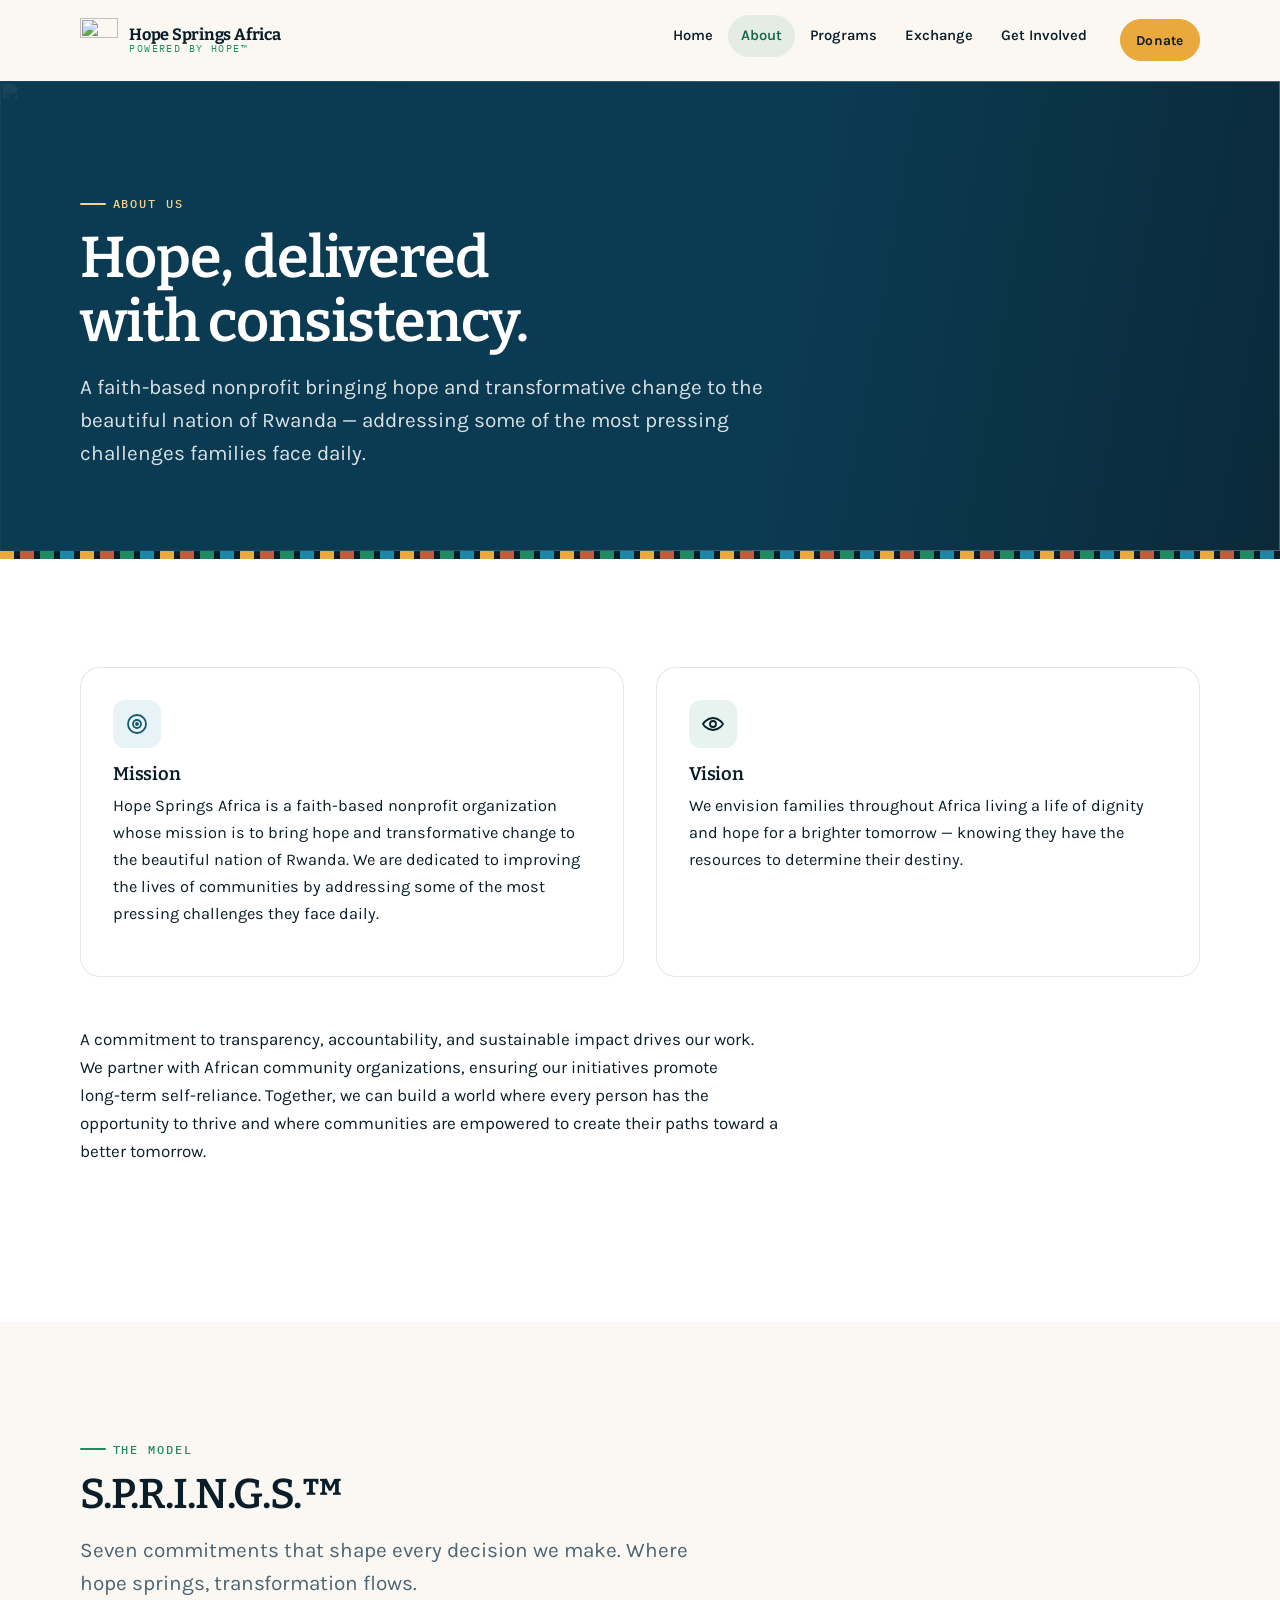
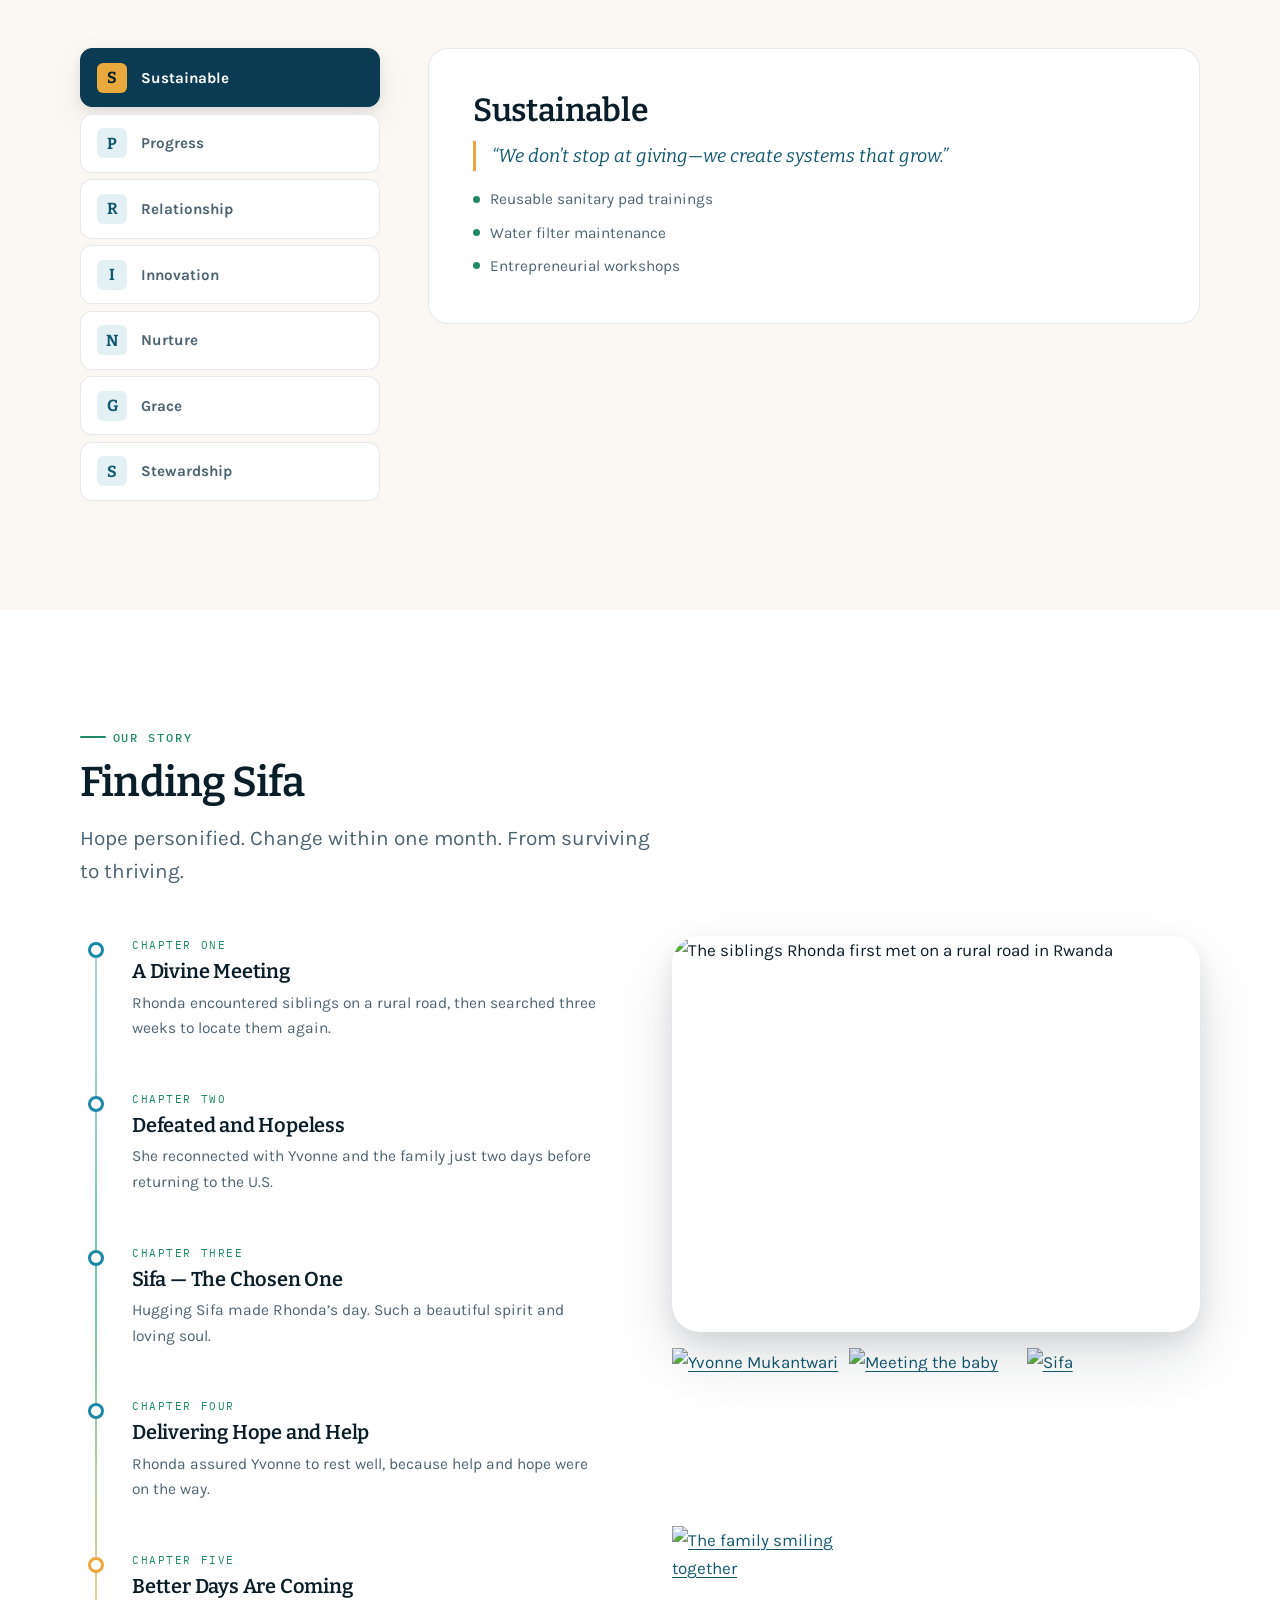
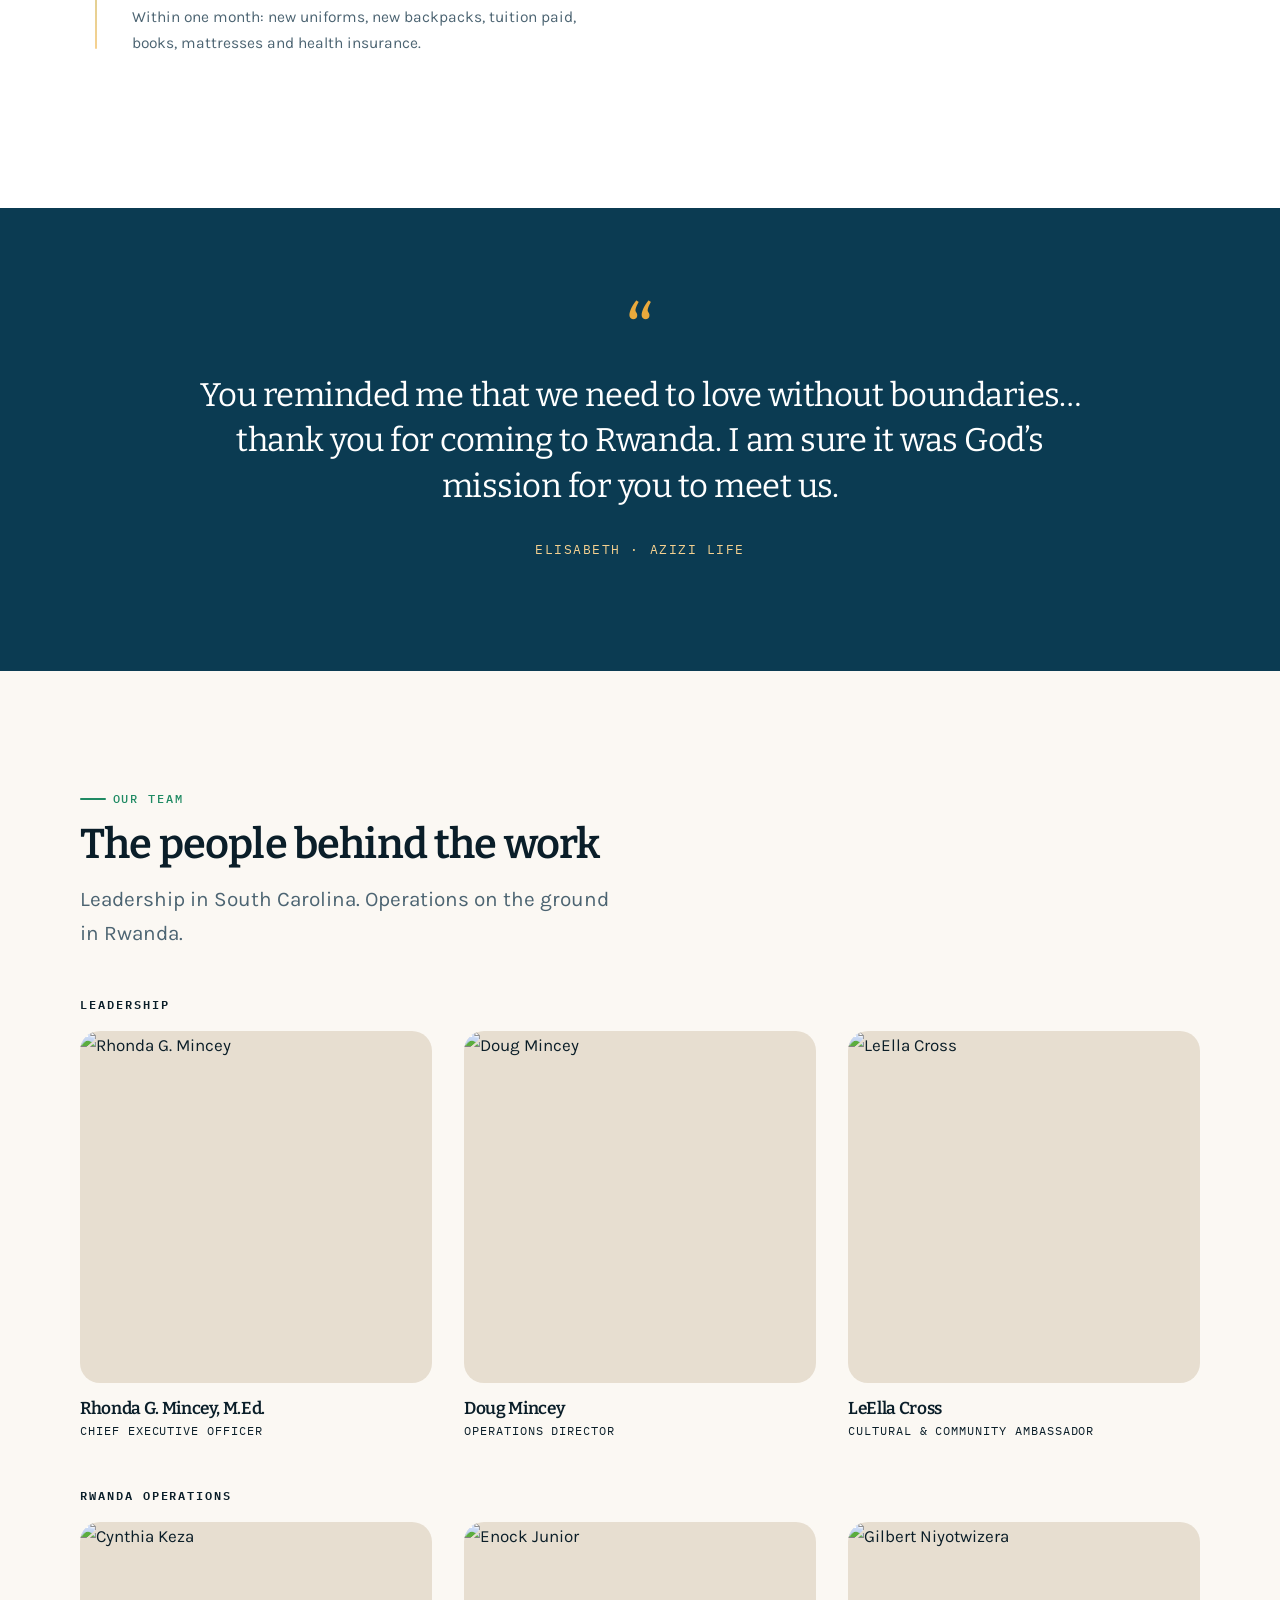
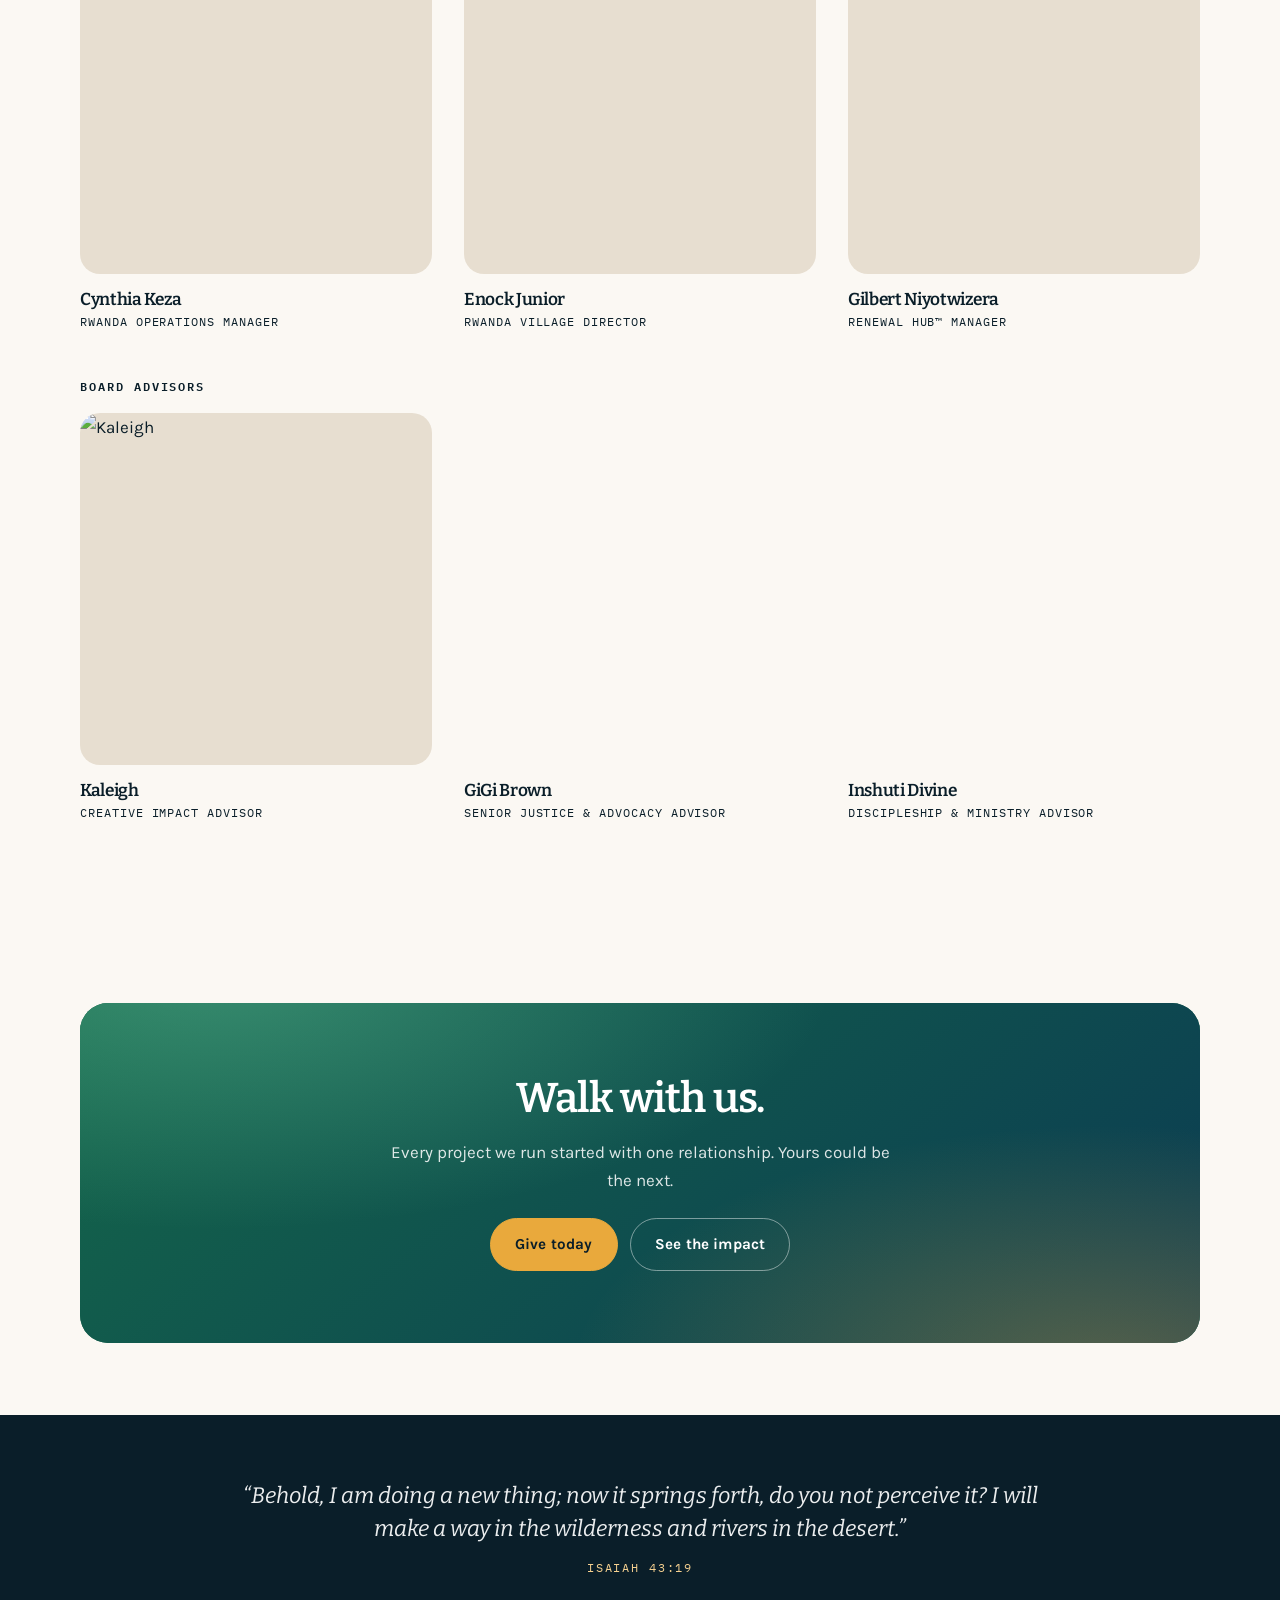
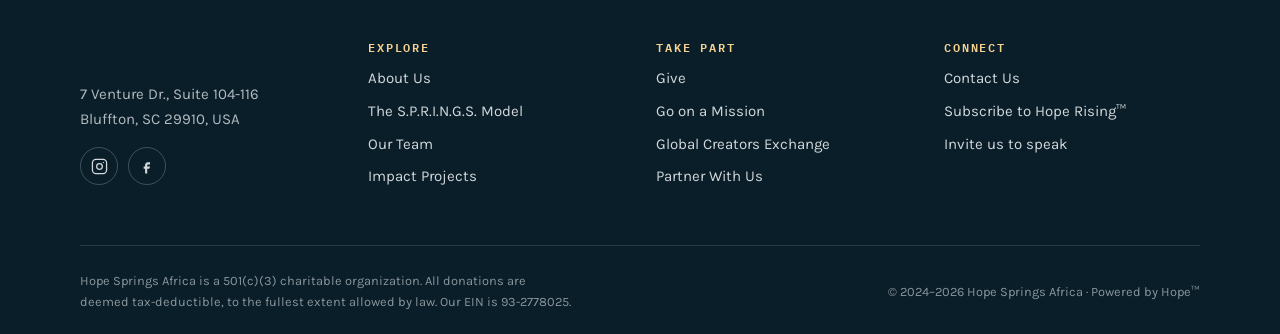
==== about.html @ 6b74ecaa "Add Hope Springs rebrand site and assets Add complete rebrand static site: index.html, about.html, p" ====
<!DOCTYPE html>
<html lang="en">
<head>
<meta charset="utf-8">
<meta name="viewport" content="width=device-width, initial-scale=1">
<title>About &mdash; Hope Springs Africa</title>
<meta name="description" content="Our story, our S.P.R.I.N.G.S. model, and the team serving children and families in rural Rwanda.">
<link rel="preconnect" href="https://fonts.googleapis.com">
<link rel="preconnect" href="https://fonts.gstatic.com" crossorigin>
<link href="https://fonts.googleapis.com/css2?family=Bitter:ital,wght@0,400;0,600;0,700;1,400&family=Karla:wght@400;500;600;700&family=IBM+Plex+Mono:wght@400;500;600&display=swap" rel="stylesheet">
<link rel="stylesheet" href="assets/vendor/aos.css">
<link rel="stylesheet" href="assets/css/main.css">
</head>
<body>

<a class="skip" href="#main">Skip to content</a>

<header class="header" data-header>
  <div class="wrap header__inner">
    <a class="brand" href="index.html">
      <img class="brand__mark" src="https://static.wixstatic.com/media/e5cbf4_bdf67669f26147d5a9421a92b597a916~mv2.png" alt="" width="38" height="45">
      <span class="brand__text">
        <span class="brand__name">Hope Springs Africa</span>
        <span class="brand__tag">Powered by Hope&trade;</span>
      </span>
    </a>
    <button class="nav-toggle" type="button" data-nav-toggle aria-expanded="false" aria-controls="site-nav" aria-label="Menu">
      <span class="nav-toggle__bars" aria-hidden="true"><span></span><span></span><span></span></span>
    </button>
    <nav class="nav" id="site-nav" data-nav aria-label="Main">
      <p class="nav__label">Menu</p>
      <ul class="nav__list">
        <li><a class="nav__link" href="index.html">Home</a></li>
        <li><a class="nav__link" href="about.html">About</a></li>
        <li><a class="nav__link" href="programs.html">Programs</a></li>
        <li><a class="nav__link" href="exchange.html">Exchange</a></li>
        <li><a class="nav__link" href="give.html">Get Involved</a></li>
      </ul>
      <div class="nav__foot">
        <a class="btn btn--gold btn--sm nav__cta" href="give.html#give">Donate</a>
        <div class="nav__meta">
          <a href="give.html#connect">Contact us</a>
          <div class="social social--nav">
            <a href="https://www.instagram.com/hopespringsafrica" aria-label="Instagram"><svg viewBox="0 0 24 24" fill="none" stroke="currentColor" stroke-width="1.8"><rect x="2" y="2" width="20" height="20" rx="5"/><circle cx="12" cy="12" r="4"/><circle cx="17.5" cy="6.5" r="1" fill="currentColor" stroke="none"/></svg></a>
            <a href="https://www.facebook.com/hopespringsafrica" aria-label="Facebook"><svg viewBox="0 0 24 24" fill="currentColor"><path d="M14 9h3V6h-3c-2.2 0-4 1.8-4 4v2H8v3h2v7h3v-7h3l1-3h-4v-2c0-.6.4-1 1-1z"/></svg></a>
          </div>
        </div>
      </div>
    </nav>
  </div>
</header>

<main id="main">

<!-- Page head -->
<section class="pagehead">
  <div class="pagehead__media">
    <img src="https://static.wixstatic.com/media/e5cbf4_6c6ca93046834cd0a59b02e0c4c6a402~mv2.jpg" alt="">
  </div>
  <div class="wrap">
    <p class="eyebrow">About us</p>
    <h1>Hope, delivered with consistency.</h1>
    <p class="lead">
      A faith-based nonprofit bringing hope and transformative change to the beautiful
      nation of Rwanda &mdash; addressing some of the most pressing challenges families
      face daily.
    </p>
  </div>
</section>

<hr class="kente">

<!-- Mission / Vision -->
<section class="section section--white">
  <div class="wrap">
    <div class="grid grid--2">
      <div class="icard" data-aos="fade-up" data-aos-stagger>
        <span class="icard__icon" aria-hidden="true">
          <svg viewBox="0 0 24 24" fill="none" stroke="currentColor" stroke-width="1.8" stroke-linecap="round" stroke-linejoin="round"><circle cx="12" cy="12" r="9"/><circle cx="12" cy="12" r="4"/><circle cx="12" cy="12" r="1" fill="currentColor"/></svg>
        </span>
        <h3>Mission</h3>
        <p style="font-size:1.02rem;color:var(--text)">
          Hope Springs Africa is a faith-based nonprofit organization whose mission is to
          bring hope and transformative change to the beautiful nation of Rwanda. We are
          dedicated to improving the lives of communities by addressing some of the most
          pressing challenges they face daily.
        </p>
      </div>
      <div class="icard" data-aos="fade-up" data-aos-stagger>
        <span class="icard__icon" aria-hidden="true">
          <svg viewBox="0 0 24 24" fill="none" stroke="currentColor" stroke-width="1.8" stroke-linecap="round" stroke-linejoin="round"><path d="M2 12s3.5-6 10-6 10 6 10 6-3.5 6-10 6-10-6-10-6z"/><circle cx="12" cy="12" r="3"/></svg>
        </span>
        <h3>Vision</h3>
        <p style="font-size:1.02rem;color:var(--text)">
          We envision families throughout Africa living a life of dignity and hope for a
          brighter tomorrow &mdash; knowing they have the resources to determine their
          destiny.
        </p>
      </div>
    </div>

    <div class="section-head mt-7" data-aos="fade-up" style="max-width:70ch">
      <p>
        A commitment to transparency, accountability, and sustainable impact drives our
        work. We partner with African community organizations, ensuring our initiatives
        promote long-term self-reliance. Together, we can build a world where every person
        has the opportunity to thrive and where communities are empowered to create their
        paths toward a better tomorrow.
      </p>
    </div>
  </div>
</section>

<!-- ====================================================================
     S.P.R.I.N.G.S. model
     ==================================================================== -->
<section class="section" id="springs">
  <div class="wrap">
    <div class="section-head" data-aos="fade-up">
      <p class="eyebrow">The model</p>
      <h2>S.P.R.I.N.G.S.&trade;</h2>
      <p class="lead">
        Seven commitments that shape every decision we make. Where hope springs,
        transformation flows.
      </p>
    </div>

    <div class="springs" data-tabs data-aos="fade-up">
      <div class="springs__tabs" role="tablist" aria-label="The S.P.R.I.N.G.S. model">
        <button class="springs__tab" role="tab" id="tab-s1" aria-controls="panel-s1" aria-selected="true"><span class="springs__letter">S</span>Sustainable</button>
        <button class="springs__tab" role="tab" id="tab-p"  aria-controls="panel-p"  aria-selected="false"><span class="springs__letter">P</span>Progress</button>
        <button class="springs__tab" role="tab" id="tab-r"  aria-controls="panel-r"  aria-selected="false"><span class="springs__letter">R</span>Relationship</button>
        <button class="springs__tab" role="tab" id="tab-i"  aria-controls="panel-i"  aria-selected="false"><span class="springs__letter">I</span>Innovation</button>
        <button class="springs__tab" role="tab" id="tab-n"  aria-controls="panel-n"  aria-selected="false"><span class="springs__letter">N</span>Nurture</button>
        <button class="springs__tab" role="tab" id="tab-g"  aria-controls="panel-g"  aria-selected="false"><span class="springs__letter">G</span>Grace</button>
        <button class="springs__tab" role="tab" id="tab-s2" aria-controls="panel-s2" aria-selected="false"><span class="springs__letter">S</span>Stewardship</button>
      </div>

      <div>
        <div class="springs__panel" role="tabpanel" id="panel-s1" aria-labelledby="tab-s1">
          <h3>Sustainable</h3>
          <p class="springs__quote">&ldquo;We don&rsquo;t stop at giving&mdash;we create systems that grow.&rdquo;</p>
          <ul class="springs__list">
            <li>Reusable sanitary pad trainings</li>
            <li>Water filter maintenance</li>
            <li>Entrepreneurial workshops</li>
          </ul>
        </div>

        <div class="springs__panel" role="tabpanel" id="panel-p" aria-labelledby="tab-p" hidden>
          <h3>Progress</h3>
          <p class="springs__quote">&ldquo;Every small step matters.&rdquo;</p>
          <ul class="springs__list">
            <li>Children returning to school</li>
            <li>Parents receiving health insurance</li>
            <li>Farmers adopting new techniques</li>
          </ul>
        </div>

        <div class="springs__panel" role="tabpanel" id="panel-r" aria-labelledby="tab-r" hidden>
          <h3>Relationship</h3>
          <p class="springs__quote">&ldquo;We lead with love and walk with people&mdash;not ahead of them.&rdquo;</p>
          <ul class="springs__list">
            <li>Visiting homes</li>
            <li>Sitting with families</li>
            <li>Knowing individuals personally</li>
          </ul>
        </div>

        <div class="springs__panel" role="tabpanel" id="panel-i" aria-labelledby="tab-i" hidden>
          <h3>Innovation</h3>
          <p class="springs__quote">&ldquo;We embrace creativity rooted in context.&rdquo;</p>
          <ul class="springs__list">
            <li>Pig co-ops</li>
            <li>Beekeeping</li>
            <li>Sewing initiatives that generate income</li>
          </ul>
        </div>

        <div class="springs__panel" role="tabpanel" id="panel-n" aria-labelledby="tab-n" hidden>
          <h3>Nurture</h3>
          <p class="springs__quote">&ldquo;We care deeply and serve fully&mdash;body, mind, and spirit.&rdquo;</p>
          <ul class="springs__list">
            <li>Food, mattresses and soap for urgent needs</li>
            <li>Ongoing family support</li>
          </ul>
        </div>

        <div class="springs__panel" role="tabpanel" id="panel-g" aria-labelledby="tab-g" hidden>
          <h3>Grace</h3>
          <p class="springs__quote">&ldquo;We lead with grace and give it freely.&rdquo;</p>
          <ul class="springs__list">
            <li>Presence and patience over pressure</li>
            <li>Recognizing that transformation isn&rsquo;t rushed</li>
          </ul>
        </div>

        <div class="springs__panel" role="tabpanel" id="panel-s2" aria-labelledby="tab-s2" hidden>
          <h3>Stewardship</h3>
          <p class="springs__quote">&ldquo;We don&rsquo;t just raise funds&mdash;we steward futures.&rdquo;</p>
          <ul class="springs__list">
            <li>Every initiative is tracked</li>
            <li>Every initiative is prayed over</li>
            <li>Every initiative is designed for long-term impact</li>
          </ul>
        </div>
      </div>
    </div>
  </div>
</section>

<!-- ====================================================================
     Finding Sifa
     ==================================================================== -->
<section class="section section--white" id="story">
  <div class="wrap">
    <div class="section-head" data-aos="fade-up">
      <p class="eyebrow">Our story</p>
      <h2>Finding Sifa</h2>
      <p class="lead">Hope personified. Change within one month. From surviving to thriving.</p>
    </div>

    <div class="split" style="align-items:start">
      <div class="timeline" data-aos="fade-up">
        <div class="tl-item">
          <span class="tl-item__step">Chapter one</span>
          <h3>A Divine Meeting</h3>
          <p>Rhonda encountered siblings on a rural road, then searched three weeks to locate them again.</p>
        </div>
        <div class="tl-item">
          <span class="tl-item__step">Chapter two</span>
          <h3>Defeated and Hopeless</h3>
          <p>She reconnected with Yvonne and the family just two days before returning to the U.S.</p>
        </div>
        <div class="tl-item">
          <span class="tl-item__step">Chapter three</span>
          <h3>Sifa &mdash; The Chosen One</h3>
          <p>Hugging Sifa made Rhonda&rsquo;s day. Such a beautiful spirit and loving soul.</p>
        </div>
        <div class="tl-item">
          <span class="tl-item__step">Chapter four</span>
          <h3>Delivering Hope and Help</h3>
          <p>Rhonda assured Yvonne to rest well, because help and hope were on the way.</p>
        </div>
        <div class="tl-item">
          <span class="tl-item__step">Chapter five</span>
          <h3>Better Days Are Coming</h3>
          <p>Within one month: new uniforms, new backpacks, tuition paid, books, mattresses and health insurance.</p>
        </div>
      </div>

      <div class="stack" data-aos="fade-up">
        <div class="split__media split__media--wide" style="margin-bottom:1rem">
          <img src="https://static.wixstatic.com/media/e5cbf4_f02bc8a0fc814ad4ad91306fa7e1e882~mv2.jpg" alt="The siblings Rhonda first met on a rural road in Rwanda">
        </div>
        <div class="strip">
          <a href="#story"><img src="https://static.wixstatic.com/media/e5cbf4_c86e27ac23a24b87aff79f441f26837a~mv2.jpg" alt="Yvonne Mukantwari"></a>
          <a href="#story"><img src="https://static.wixstatic.com/media/e5cbf4_d63897d294254c46894a6de97f06f209~mv2.jpg" alt="Meeting the baby"></a>
          <a href="#story"><img src="https://static.wixstatic.com/media/e5cbf4_e7df94cce7d448a8a9f45719321261b2~mv2.jpg" alt="Sifa"></a>
          <a href="#story"><img src="https://static.wixstatic.com/media/e5cbf4_b7224a8ea21b465b8b25ec1f60c65efb~mv2.jpg" alt="The family smiling together"></a>
        </div>
      </div>
    </div>
  </div>
</section>

<!-- Testimonial -->
<section class="section section--ink">
  <div class="wrap">
    <div class="quote" data-aos="fade-up">
      <span class="quote__mark" aria-hidden="true">&ldquo;</span>
      <blockquote>
        You reminded me that we need to love without boundaries&hellip; thank you for coming
        to Rwanda. I am sure it was God&rsquo;s mission for you to meet us.
      </blockquote>
      <cite class="quote__cite">Elisabeth &middot; Azizi Life</cite>
    </div>
  </div>
</section>

<!-- ====================================================================
     Team
     ==================================================================== -->
<section class="section" id="team">
  <div class="wrap">
    <div class="section-head" data-aos="fade-up">
      <p class="eyebrow">Our team</p>
      <h2>The people behind the work</h2>
      <p class="lead">Leadership in South Carolina. Operations on the ground in Rwanda.</p>
    </div>

    <h3 style="font-family:var(--font-mono);font-size:.76rem;letter-spacing:.16em;text-transform:uppercase;color:var(--spring-600);margin-bottom:1.25rem">Leadership</h3>
    <div class="grid grid--4">
      <div class="person" data-aos="fade-up" data-aos-stagger>
        <div class="person__photo"><img src="https://static.wixstatic.com/media/e5cbf4_172eea334195498db02ad0bfce7dabce~mv2.jpg" alt="Rhonda G. Mincey"></div>
        <h4 class="person__name">Rhonda G. Mincey, M.Ed.</h4>
        <p class="person__role">Chief Executive Officer</p>
      </div>
      <div class="person" data-aos="fade-up" data-aos-stagger>
        <div class="person__photo"><img src="https://static.wixstatic.com/media/e5cbf4_38aed32fa5f24e89bffebcc0602cf53a~mv2.jpg" alt="Doug Mincey"></div>
        <h4 class="person__name">Doug Mincey</h4>
        <p class="person__role">Operations Director</p>
      </div>
      <div class="person" data-aos="fade-up" data-aos-stagger>
        <div class="person__photo"><img src="https://static.wixstatic.com/media/e5cbf4_4826d67cab074a2b80ae3a5ed54e4b7a~mv2.jpg" alt="LeElla Cross"></div>
        <h4 class="person__name">LeElla Cross</h4>
        <p class="person__role">Cultural &amp; Community Ambassador</p>
      </div>
    </div>

    <h3 class="mt-7" style="font-family:var(--font-mono);font-size:.76rem;letter-spacing:.16em;text-transform:uppercase;color:var(--spring-600);margin-bottom:1.25rem">Rwanda operations</h3>
    <div class="grid grid--4">
      <div class="person" data-aos="fade-up" data-aos-stagger>
        <div class="person__photo"><img src="https://static.wixstatic.com/media/e5cbf4_48c1d99770a34df68faa49df6d3a12f8~mv2.png" alt="Cynthia Keza"></div>
        <h4 class="person__name">Cynthia Keza</h4>
        <p class="person__role">Rwanda Operations Manager</p>
      </div>
      <div class="person" data-aos="fade-up" data-aos-stagger>
        <div class="person__photo"><img src="https://static.wixstatic.com/media/e5cbf4_cb0d54ad15a9452e9c570584083f1aea~mv2.png" alt="Enock Junior"></div>
        <h4 class="person__name">Enock Junior</h4>
        <p class="person__role">Rwanda Village Director</p>
      </div>
      <div class="person" data-aos="fade-up" data-aos-stagger>
        <div class="person__photo"><img src="https://static.wixstatic.com/media/e5cbf4_c5caaeb7c2924766b6ae21f8c16ee4b7~mv2.png" alt="Gilbert Niyotwizera"></div>
        <h4 class="person__name">Gilbert Niyotwizera</h4>
        <p class="person__role">Renewal Hub&trade; Manager</p>
      </div>
    </div>

    <h3 class="mt-7" style="font-family:var(--font-mono);font-size:.76rem;letter-spacing:.16em;text-transform:uppercase;color:var(--spring-600);margin-bottom:1.25rem">Board advisors</h3>
    <div class="grid grid--4">
      <div class="person" data-aos="fade-up" data-aos-stagger>
        <div class="person__photo"><img src="https://static.wixstatic.com/media/e5cbf4_ac932d0168af4890801a93679406e2dc~mv2.png" alt="Kaleigh"></div>
        <h4 class="person__name">Kaleigh</h4>
        <p class="person__role">Creative Impact Advisor</p>
      </div>
      <div class="person" data-aos="fade-up" data-aos-stagger>
        <div class="person__photo"><img src="https://static.wixstatic.com/media/e5cbf4_6cfaf070faf44b4b986224b449ec7cca~mv2.png" alt="GiGi Brown"></div>
        <h4 class="person__name">GiGi Brown</h4>
        <p class="person__role">Senior Justice &amp; Advocacy Advisor</p>
      </div>
      <div class="person" data-aos="fade-up" data-aos-stagger>
        <div class="person__photo"><img src="https://static.wixstatic.com/media/e5cbf4_662ab24400614df79b6c8a861e5ad781~mv2.jpg" alt="Inshuti Divine"></div>
        <h4 class="person__name">Inshuti Divine</h4>
        <p class="person__role">Discipleship &amp; Ministry Advisor</p>
      </div>
    </div>
  </div>
</section>

<section class="section section--tight">
  <div class="wrap">
    <div class="cta-band" data-aos="fade-up">
      <h2>Walk with us.</h2>
      <p>Every project we run started with one relationship. Yours could be the next.</p>
      <div class="btn-row">
        <a class="btn btn--gold" href="give.html#give">Give today</a>
        <a class="btn btn--on-dark" href="programs.html">See the impact</a>
      </div>
    </div>
  </div>
</section>

</main>

<footer class="footer">
  <div class="wrap">
    <p class="footer__verse">
      &ldquo;Behold, I am doing a new thing; now it springs forth, do you not perceive it?
      I will make a way in the wilderness and rivers in the desert.&rdquo;
    </p>
    <span class="footer__verse-cite">Isaiah 43:19</span>
    <div class="footer__grid">
      <div class="footer__brand">
        <img class="footer__logo" src="https://static.wixstatic.com/media/e5cbf4_1b427d23e27a4bceb7456627b681adec~mv2.png" alt="Hope Springs Africa">
        <p>7 Venture Dr., Suite 104-116<br>Bluffton, SC 29910, USA</p>
        <div class="social">
          <a href="https://www.instagram.com/hopespringsafrica" aria-label="Instagram"><svg viewBox="0 0 24 24" fill="none" stroke="currentColor" stroke-width="1.8"><rect x="2" y="2" width="20" height="20" rx="5"/><circle cx="12" cy="12" r="4"/><circle cx="17.5" cy="6.5" r="1" fill="currentColor" stroke="none"/></svg></a>
          <a href="https://www.facebook.com/hopespringsafrica" aria-label="Facebook"><svg viewBox="0 0 24 24" fill="currentColor"><path d="M14 9h3V6h-3c-2.2 0-4 1.8-4 4v2H8v3h2v7h3v-7h3l1-3h-4v-2c0-.6.4-1 1-1z"/></svg></a>
        </div>
      </div>
      <div>
        <h4>Explore</h4>
        <ul>
          <li><a href="about.html">About Us</a></li>
          <li><a href="about.html#springs">The S.P.R.I.N.G.S. Model</a></li>
          <li><a href="about.html#team">Our Team</a></li>
          <li><a href="programs.html">Impact Projects</a></li>
        </ul>
      </div>
      <div>
        <h4>Take part</h4>
        <ul>
          <li><a href="give.html#give">Give</a></li>
          <li><a href="give.html#go">Go on a Mission</a></li>
          <li><a href="exchange.html">Global Creators Exchange</a></li>
          <li><a href="give.html#partner">Partner With Us</a></li>
        </ul>
      </div>
      <div>
        <h4>Connect</h4>
        <ul>
          <li><a href="give.html#connect">Contact Us</a></li>
          <li><a href="give.html#connect">Subscribe to Hope Rising&trade;</a></li>
          <li><a href="give.html#connect">Invite us to speak</a></li>
        </ul>
      </div>
    </div>
    <div class="footer__legal">
      <p>Hope Springs Africa is a 501(c)(3) charitable organization. All donations are deemed tax-deductible, to the fullest extent allowed by law. Our EIN is 93-2778025.</p>
      <p>&copy; 2024&ndash;2026 Hope Springs Africa &middot; Powered by Hope&trade;</p>
    </div>
  </div>
</footer>

<script src="assets/vendor/aos.js"></script>
<script src="assets/js/main.js"></script>
</body>
</html>
---- assets/css/main.css ----
/* ==========================================================================
   Hope Springs Africa — Rebrand Stylesheet
   Design system: "Water, Growth, Sunrise"
   --------------------------------------------------------------------------
   Palette derives from the existing logomark (water-drop blue + Africa green)
   with one warm accent pulled from the org's own "Hope Rising" sunrise
   language. Replaces the six-competing-colour homepage with a six-token system.
   ========================================================================== */

/* --------------------------------------------------------------------------
   1. Tokens
   -------------------------------------------------------------------------- */
:root {
  /* Core brand */
  --ink:        #0A1E29;
  --blue-900:   #0B3B52;
  --blue-700:   #12586F;
  --blue-500:   #1C87A6;
  --blue-200:   #A9D4E2;

  --spring-700: #14664A;
  --spring-500: #1F8A63;
  --spring-300: #6FCBA6;

  --gold-500:   #E9A93C;
  --gold-300:   #F6D190;

  --clay-500:   #C25B3C;

  /* Neutrals */
  --sand-50:    #FBF8F3;
  --sand-100:   #F4EEE4;
  --sand-200:   #E7DED0;
  --sand-300:   #D3C7B4;
  --white:      #FFFFFF;

  /* Semantic */
  --bg:            var(--sand-50);
  --bg-alt:        var(--white);
  --surface:       var(--white);
  --text:          var(--ink);
  --text-muted:    #4C6472;
  --text-invert:   #F3F7F9;
  --border:        rgba(10, 30, 41, 0.10);
  --border-strong: rgba(10, 30, 41, 0.18);

  /* Type */
  --font-display: "Bitter", Georgia, "Times New Roman", serif;
  --font-body:    "Karla", -apple-system, BlinkMacSystemFont, "Segoe UI", Roboto, sans-serif;
  --font-mono:    "IBM Plex Mono", ui-monospace, SFMono-Regular, Menlo, monospace;

  /* Fluid type scale */
  --fs-display: clamp(2.6rem, 1.4rem + 5.2vw, 5.2rem);
  --fs-h1:      clamp(2.1rem, 1.3rem + 3.4vw, 3.6rem);
  --fs-h2:      clamp(1.7rem, 1.15rem + 2.2vw, 2.6rem);
  --fs-h3:      clamp(1.25rem, 1.05rem + 0.8vw, 1.6rem);
  --fs-lead:    clamp(1.05rem, 0.97rem + 0.5vw, 1.3rem);
  --fs-body:    1.0625rem;
  --fs-small:   0.9rem;
  --fs-eyebrow: 0.74rem;

  /* Space */
  --sp-1: 0.25rem;
  --sp-2: 0.5rem;
  --sp-3: 0.75rem;
  --sp-4: 1rem;
  --sp-5: 1.5rem;
  --sp-6: 2rem;
  --sp-7: 3rem;
  --sp-8: 4rem;
  --sp-9: 6rem;
  --section-y: clamp(3.5rem, 2rem + 6vw, 7rem);

  /* Shape */
  --r-sm: 6px;
  --r-md: 12px;
  --r-lg: 20px;
  --r-xl: 28px;
  --r-pill: 999px;

  /* Elevation */
  --shadow-sm: 0 1px 2px rgba(10, 30, 41, 0.06), 0 2px 8px rgba(10, 30, 41, 0.04);
  --shadow-md: 0 4px 12px rgba(10, 30, 41, 0.08), 0 12px 32px rgba(10, 30, 41, 0.07);
  --shadow-lg: 0 10px 24px rgba(10, 30, 41, 0.10), 0 28px 64px rgba(10, 30, 41, 0.12);

  /* Layout */
  --wrap: 1200px;
  --wrap-narrow: 760px;
  --header-h: 76px;

  --ease: cubic-bezier(0.22, 0.61, 0.36, 1);
}

/* --------------------------------------------------------------------------
   2. Reset & base
   -------------------------------------------------------------------------- */
*, *::before, *::after { box-sizing: border-box; }

html {
  -webkit-text-size-adjust: 100%;
  scroll-behavior: smooth;
  scroll-padding-top: calc(var(--header-h) + 1rem);
}

body {
  margin: 0;
  background: var(--bg);
  color: var(--text);
  font-family: var(--font-body);
  font-size: var(--fs-body);
  line-height: 1.65;
  -webkit-font-smoothing: antialiased;
  overflow-x: hidden;
}

body.is-locked { overflow: hidden; }

img, svg, video { max-width: 100%; display: block; }
img { height: auto; }

h1, h2, h3, h4 {
  font-family: var(--font-display);
  font-weight: 600;
  line-height: 1.12;
  letter-spacing: -0.02em;
  margin: 0 0 var(--sp-4);
  text-wrap: balance;
}
h1 { font-size: var(--fs-h1); }
h2 { font-size: var(--fs-h2); }
h3 { font-size: var(--fs-h3); letter-spacing: -0.01em; }

p { margin: 0 0 var(--sp-4); text-wrap: pretty; }
p:last-child { margin-bottom: 0; }

a { color: var(--blue-700); text-decoration-thickness: 1px; text-underline-offset: 3px; }
a:hover { color: var(--blue-500); }

ul, ol { margin: 0 0 var(--sp-4); padding-left: 1.15rem; }
li { margin-bottom: var(--sp-2); }

:focus-visible {
  outline: 3px solid var(--gold-500);
  outline-offset: 3px;
  border-radius: 4px;
}

::selection { background: var(--gold-300); color: var(--ink); }

/* --------------------------------------------------------------------------
   3. Layout primitives
   -------------------------------------------------------------------------- */
.wrap {
  width: 100%;
  max-width: var(--wrap);
  margin-inline: auto;
  padding-inline: clamp(1.15rem, 4vw, 2.5rem);
}
.wrap--narrow { max-width: var(--wrap-narrow); }

.section { padding-block: var(--section-y); position: relative; }
.section--tight { padding-block: clamp(2.5rem, 1.5rem + 4vw, 4.5rem); }
.section--sand { background: var(--sand-100); }
.section--white { background: var(--white); }
.section--ink {
  background: var(--blue-900);
  color: var(--text-invert);
}
.section--ink h2, .section--ink h3 { color: var(--white); }
.section--ink p { color: rgba(243, 247, 249, 0.82); }

.grid { display: grid; gap: clamp(1.25rem, 2.5vw, 2rem); }
.grid--2 { grid-template-columns: repeat(auto-fit, minmax(280px, 1fr)); }
.grid--3 { grid-template-columns: repeat(auto-fit, minmax(270px, 1fr)); }
.grid--4 { grid-template-columns: repeat(auto-fit, minmax(220px, 1fr)); }

.stack > * + * { margin-top: var(--sp-4); }
.center { text-align: center; }
.center .section-head { margin-inline: auto; }

/* --------------------------------------------------------------------------
   4. Type helpers
   -------------------------------------------------------------------------- */
.eyebrow {
  display: inline-flex;
  align-items: center;
  gap: 0.55em;
  font-family: var(--font-mono);
  font-size: var(--fs-eyebrow);
  font-weight: 500;
  letter-spacing: 0.16em;
  text-transform: uppercase;
  color: var(--spring-500);
  margin: 0 0 var(--sp-3);
}
.eyebrow::before {
  content: "";
  width: 26px;
  height: 2px;
  background: currentColor;
  border-radius: 2px;
  flex: none;
}
.section--ink .eyebrow { color: var(--gold-300); }

.lead {
  font-size: var(--fs-lead);
  line-height: 1.6;
  color: var(--text-muted);
}
.section--ink .lead { color: rgba(243, 247, 249, 0.8); }

.section-head { max-width: 62ch; margin-bottom: var(--sp-7); }

.u-mark { color: var(--spring-500); }
.u-mono { font-family: var(--font-mono); }

/* --------------------------------------------------------------------------
   5. Buttons
   -------------------------------------------------------------------------- */
.btn {
  --btn-bg: var(--blue-900);
  --btn-fg: var(--white);
  --btn-bd: var(--blue-900);
  display: inline-flex;
  align-items: center;
  justify-content: center;
  gap: 0.55em;
  padding: 0.85em 1.6em;
  border: 1.5px solid var(--btn-bd);
  border-radius: var(--r-pill);
  background: var(--btn-bg);
  color: var(--btn-fg);
  font-family: var(--font-body);
  font-size: 0.95rem;
  font-weight: 700;
  letter-spacing: 0.01em;
  text-decoration: none;
  cursor: pointer;
  transition: transform 0.25s var(--ease), box-shadow 0.25s var(--ease),
              background-color 0.2s var(--ease), color 0.2s var(--ease);
}
.btn:hover {
  transform: translateY(-2px);
  box-shadow: var(--shadow-md);
  color: var(--btn-fg);
}
.btn:active { transform: translateY(0); }

.btn--gold  { --btn-bg: var(--gold-500); --btn-bd: var(--gold-500); --btn-fg: var(--ink); }
.btn--green { --btn-bg: var(--spring-500); --btn-bd: var(--spring-500); }
.btn--ghost { --btn-bg: transparent; --btn-bd: var(--border-strong); --btn-fg: var(--ink); }
.btn--ghost:hover { --btn-bg: var(--ink); --btn-fg: var(--white); --btn-bd: var(--ink); }
.btn--on-dark { --btn-bg: transparent; --btn-bd: rgba(255,255,255,.45); --btn-fg: var(--white); }
.btn--on-dark:hover { --btn-bg: var(--white); --btn-fg: var(--ink); --btn-bd: var(--white); }
.btn--sm { padding: 0.62em 1.15em; font-size: 0.86rem; }

.btn .arrow { transition: transform 0.25s var(--ease); }
.btn:hover .arrow { transform: translateX(3px); }

.link-arrow {
  display: inline-flex;
  align-items: center;
  gap: 0.45em;
  font-weight: 700;
  font-size: 0.95rem;
  text-decoration: none;
  color: var(--blue-700);
}
.link-arrow::after {
  content: "→";
  transition: transform 0.25s var(--ease);
}
.link-arrow:hover::after { transform: translateX(4px); }

/* --------------------------------------------------------------------------
   6. Header / navigation
   -------------------------------------------------------------------------- */
.skip {
  position: absolute;
  left: -9999px;
  top: 0;
  background: var(--ink);
  color: var(--white);
  padding: 0.8rem 1.2rem;
  z-index: 200;
  border-radius: 0 0 var(--r-sm) 0;
}
.skip:focus { left: 0; }

.header {
  position: sticky;
  top: 0;
  z-index: 100;
  background: rgba(251, 248, 243, 0.82);
  backdrop-filter: saturate(180%) blur(14px);
  -webkit-backdrop-filter: saturate(180%) blur(14px);
  border-bottom: 1px solid transparent;
  transition: border-color 0.3s var(--ease), background-color 0.3s var(--ease),
              box-shadow 0.3s var(--ease);
}
.header.is-stuck {
  border-bottom-color: var(--border);
  box-shadow: 0 2px 20px rgba(10, 30, 41, 0.05);
}

.header__inner {
  display: flex;
  align-items: center;
  gap: var(--sp-5);
  min-height: var(--header-h);
}

.brand {
  display: inline-flex;
  align-items: center;
  gap: 0.7rem;
  text-decoration: none;
  color: var(--ink);
  flex: none;
  margin-right: auto;
}
.brand__mark { width: 38px; height: auto; flex: none; }
.brand__text { display: flex; flex-direction: column; line-height: 1.05; }
.brand__name {
  font-family: var(--font-display);
  font-weight: 700;
  font-size: 1.02rem;
  letter-spacing: -0.015em;
}
.brand__tag {
  font-family: var(--font-mono);
  font-size: 0.6rem;
  letter-spacing: 0.15em;
  text-transform: uppercase;
  color: var(--spring-500);
}

.nav { display: flex; align-items: center; gap: var(--sp-2); }
.nav__list {
  display: flex;
  align-items: center;
  gap: 0.15rem;
  list-style: none;
  margin: 0;
  padding: 0;
}
.nav__link {
  display: inline-block;
  padding: 0.55rem 0.8rem;
  border-radius: var(--r-pill);
  font-size: 0.92rem;
  font-weight: 600;
  color: var(--text);
  text-decoration: none;
  transition: background-color 0.2s var(--ease), color 0.2s var(--ease);
}
.nav__link:hover { background: var(--sand-200); color: var(--ink); }
.nav__link[aria-current="page"] { color: var(--spring-700); background: rgba(31, 138, 99, 0.10); }

.nav__cta { margin-left: var(--sp-3); }

/* Pieces that only exist inside the open mobile panel */
.nav__label { display: none; }
.nav__foot { display: contents; }
.nav__meta { display: none; }

.nav-toggle {
  display: none;
  width: 44px;
  height: 44px;
  padding: 0;
  border: 1px solid var(--border-strong);
  border-radius: var(--r-pill);
  background: transparent;
  cursor: pointer;
  align-items: center;
  justify-content: center;
}
.nav-toggle__bars { position: relative; width: 18px; height: 12px; display: block; }
.nav-toggle__bars span {
  position: absolute;
  left: 0;
  width: 100%;
  height: 2px;
  border-radius: 2px;
  background: var(--ink);
  transition: transform 0.3s var(--ease), opacity 0.2s var(--ease);
}
.nav-toggle__bars span:nth-child(1) { top: 0; }
.nav-toggle__bars span:nth-child(2) { top: 5px; }
.nav-toggle__bars span:nth-child(3) { top: 10px; }
.nav-toggle[aria-expanded="true"] .nav-toggle__bars span:nth-child(1) { transform: translateY(5px) rotate(45deg); }
.nav-toggle[aria-expanded="true"] .nav-toggle__bars span:nth-child(2) { opacity: 0; }
.nav-toggle[aria-expanded="true"] .nav-toggle__bars span:nth-child(3) { transform: translateY(-5px) rotate(-45deg); }

@media (max-width: 900px) {
  .nav-toggle { display: inline-flex; }

  /* Backdrop behind the panel */
  .nav-scrim {
    position: fixed;
    inset: var(--header-h) 0 0 0;
    z-index: 90;
    background: rgba(10, 30, 41, 0.42);
    backdrop-filter: blur(2px);
    -webkit-backdrop-filter: blur(2px);
    opacity: 0;
    pointer-events: none;
    transition: opacity 0.3s var(--ease);
  }
  .nav-scrim.is-open { opacity: 1; pointer-events: auto; }

  /* The panel itself.
     Anchored to the header rather than the viewport: the header carries a
     backdrop-filter, which makes it a containing block for fixed-position
     descendants, so `position: fixed` here would collapse to a 0-height box. */
  .nav {
    position: absolute;
    top: 100%;
    right: 0;
    left: 0;
    z-index: 95;
    display: flex;
    flex-direction: column;
    justify-content: flex-start;
    align-items: stretch;
    gap: 0;
    padding: 0;
    background: var(--sand-50);
    border-top: 1px solid var(--border);
    box-shadow: 0 24px 48px rgba(10, 30, 41, 0.18);
    overflow-y: auto;
    overscroll-behavior: contain;
    -webkit-overflow-scrolling: touch;
    height: calc(100vh - var(--header-h));
    height: calc(100dvh - var(--header-h));
    transform: translateY(-12px);
    opacity: 0;
    pointer-events: none;
    visibility: hidden;
    transition: opacity 0.3s var(--ease), transform 0.34s var(--ease), visibility 0.34s;
  }
  .nav.is-open {
    opacity: 1;
    transform: none;
    pointer-events: auto;
    visibility: visible;
  }

  /* Slide the panel in from the right on tablets, full-width on phones */
  @media (min-width: 561px) {
    .nav {
      left: auto;
      width: min(390px, 88vw);
      border-left: 1px solid var(--border);
      border-top: 0;
      transform: translateX(16px);
    }
  }

  /* "Menu" label */
  .nav__label {
    display: block;
    margin: 0;
    padding: var(--sp-5) clamp(1.15rem, 5vw, 1.75rem) var(--sp-3);
    font-family: var(--font-mono);
    font-size: 0.68rem;
    font-weight: 600;
    letter-spacing: 0.18em;
    text-transform: uppercase;
    color: var(--spring-600);
  }

  /* Link list */
  .nav__list {
    flex-direction: column;
    align-items: stretch;
    gap: 0;
    padding: 0 clamp(1.15rem, 5vw, 1.75rem);
  }
  .nav__list li { margin: 0; }
  .nav__list li + li { border-top: 1px solid var(--border); }

  .nav__link {
    display: flex;
    align-items: center;
    justify-content: space-between;
    min-height: 60px;
    padding: 0.9rem 0;
    border-radius: 0;
    font-family: var(--font-display);
    font-size: 1.24rem;
    font-weight: 600;
    letter-spacing: -0.015em;
    color: var(--ink);
    /* Staggered entrance, driven by --i set in JS */
    opacity: 0;
    transform: translateX(-10px);
    transition: opacity 0.34s var(--ease), transform 0.34s var(--ease),
                color 0.2s var(--ease);
  }
  .nav__link::after {
    content: "";
    width: 8px;
    height: 8px;
    flex: none;
    border-right: 2px solid var(--sand-300);
    border-top: 2px solid var(--sand-300);
    transform: rotate(45deg);
    transition: border-color 0.2s var(--ease), transform 0.25s var(--ease);
  }
  .nav__link:hover,
  .nav__link:active { background: transparent; color: var(--spring-600); }
  .nav__link:hover::after { border-color: var(--spring-500); transform: rotate(45deg) translate(2px, -2px); }

  .nav__link[aria-current="page"] {
    background: transparent;
    color: var(--spring-700);
  }
  .nav__link[aria-current="page"]::after {
    border: 0;
    width: 7px;
    height: 7px;
    border-radius: 50%;
    background: var(--gold-500);
    transform: none;
  }

  .nav.is-open .nav__link {
    opacity: 1;
    transform: none;
    transition-delay: calc(60ms + var(--i, 0) * 45ms);
  }

  /* Footer of the panel */
  .nav__foot {
    display: block;
    margin-top: auto;
    padding: var(--sp-6) clamp(1.15rem, 5vw, 1.75rem) calc(var(--sp-6) + env(safe-area-inset-bottom));
  }
  .nav__cta {
    margin: 0;
    width: 100%;
    padding-block: 1.05em;
    font-size: 1rem;
  }
  .nav__meta {
    display: flex;
    flex-wrap: wrap;
    align-items: center;
    justify-content: space-between;
    gap: var(--sp-4);
    margin-top: var(--sp-5);
    padding-top: var(--sp-5);
    border-top: 1px solid var(--border);
  }
  .nav__meta a {
    font-size: 0.9rem;
    font-weight: 700;
    color: var(--text-muted);
    text-decoration: none;
  }
  .nav__meta a:hover { color: var(--spring-600); }
  .social--nav { margin: 0; gap: 0.5rem; }
  .social--nav a {
    width: 40px;
    height: 40px;
    border-color: var(--border-strong);
    color: var(--ink);
  }
  .social--nav a:hover { background: var(--gold-500); border-color: var(--gold-500); }
}

@media (max-width: 900px) and (prefers-reduced-motion: reduce) {
  .nav__link { opacity: 1; transform: none; }
}

/* --------------------------------------------------------------------------
   7. Hero
   -------------------------------------------------------------------------- */
.hero {
  position: relative;
  min-height: min(88vh, 780px);
  display: flex;
  align-items: flex-end;
  overflow: hidden;
  background: var(--blue-900);
  isolation: isolate;
}
.hero__media { position: absolute; inset: 0; z-index: -2; }
.hero__media img {
  width: 100%;
  height: 100%;
  object-fit: cover;
  object-position: center 35%;
  animation: slowZoom 18s var(--ease) forwards;
}
@keyframes slowZoom {
  from { transform: scale(1.08); }
  to   { transform: scale(1); }
}
.hero::after {
  content: "";
  position: absolute;
  inset: 0;
  z-index: -1;
  background:
    linear-gradient(180deg, rgba(10,30,41,.62) 0%, rgba(10,30,41,.24) 38%, rgba(10,30,41,.88) 100%),
    linear-gradient(95deg, rgba(11,59,82,.72) 0%, rgba(11,59,82,0) 62%);
}
.hero__inner {
  padding-block: clamp(4rem, 3rem + 8vw, 8rem) clamp(3rem, 2rem + 5vw, 5rem);
  color: var(--white);
  max-width: 900px;
}
.hero__title {
  font-size: var(--fs-display);
  color: var(--white);
  margin-bottom: var(--sp-5);
  letter-spacing: -0.03em;
  line-height: 1.02;
}
.hero__title em {
  font-style: normal;
  color: var(--gold-300);
  display: block;
}
.hero__lead {
  font-size: var(--fs-lead);
  color: rgba(255,255,255,.9);
  max-width: 56ch;
  margin-bottom: var(--sp-6);
}
.hero .eyebrow { color: var(--gold-300); }
.hero__actions { display: flex; flex-wrap: wrap; gap: var(--sp-3); }

.hero__scroll {
  position: absolute;
  right: clamp(1.15rem, 4vw, 2.5rem);
  bottom: 2rem;
  display: flex;
  align-items: center;
  gap: 0.6rem;
  font-family: var(--font-mono);
  font-size: 0.65rem;
  letter-spacing: 0.18em;
  text-transform: uppercase;
  color: rgba(255,255,255,.72);
  text-decoration: none;
}
.hero__scroll span::after {
  content: "";
  display: block;
  width: 1px;
  height: 40px;
  margin: 0.6rem auto 0;
  background: linear-gradient(rgba(255,255,255,.7), transparent);
  animation: dropDown 2.2s var(--ease) infinite;
}
@keyframes dropDown {
  0%, 100% { opacity: .3; transform: scaleY(.6); transform-origin: top; }
  50%      { opacity: 1;  transform: scaleY(1);  transform-origin: top; }
}
@media (max-width: 720px) { .hero__scroll { display: none; } }

/* Interior page banner */
.pagehead {
  position: relative;
  background: var(--blue-900);
  color: var(--white);
  padding-block: clamp(3.5rem, 2.5rem + 6vw, 6.5rem) clamp(3rem, 2rem + 4vw, 5rem);
  isolation: isolate;
  overflow: hidden;
}
.pagehead__media { position: absolute; inset: 0; z-index: -2; }
.pagehead__media img { width: 100%; height: 100%; object-fit: cover; }
.pagehead::after {
  content: "";
  position: absolute;
  inset: 0;
  z-index: -1;
  background: linear-gradient(100deg, rgba(11,59,82,.94) 12%, rgba(11,59,82,.72) 60%, rgba(10,30,41,.6) 100%);
}
.pagehead h1 { color: var(--white); max-width: 18ch; }
.pagehead .lead { color: rgba(255,255,255,.85); max-width: 58ch; }
.pagehead .eyebrow { color: var(--gold-300); }

/* --------------------------------------------------------------------------
   8. Stat band
   -------------------------------------------------------------------------- */
.stats {
  display: grid;
  grid-template-columns: repeat(auto-fit, minmax(160px, 1fr));
  gap: 1px;
  background: var(--border);
  border: 1px solid var(--border);
  border-radius: var(--r-lg);
  overflow: hidden;
}
.stat {
  background: var(--surface);
  padding: clamp(1.5rem, 3vw, 2.25rem) clamp(1rem, 2vw, 1.5rem);
  text-align: center;
}
.stat__num {
  font-family: var(--font-display);
  font-size: clamp(2.2rem, 1.5rem + 2.6vw, 3.4rem);
  font-weight: 700;
  line-height: 1;
  letter-spacing: -0.03em;
  color: var(--blue-700);
  display: block;
  margin-bottom: 0.4rem;
}
.stat__label {
  font-size: 0.86rem;
  line-height: 1.4;
  color: var(--text-muted);
  font-weight: 600;
}
.stat:nth-child(2) .stat__num { color: var(--spring-500); }
.stat:nth-child(3) .stat__num { color: var(--gold-500); }
.stat:nth-child(4) .stat__num { color: var(--clay-500); }

/* --------------------------------------------------------------------------
   9. Cards
   -------------------------------------------------------------------------- */
.card {
  position: relative;
  display: flex;
  flex-direction: column;
  background: var(--surface);
  border: 1px solid var(--border);
  border-radius: var(--r-lg);
  overflow: hidden;
  transition: transform 0.35s var(--ease), box-shadow 0.35s var(--ease),
              border-color 0.35s var(--ease);
}
.card:hover {
  transform: translateY(-6px);
  box-shadow: var(--shadow-lg);
  border-color: transparent;
}
.card__media { aspect-ratio: 4 / 3; overflow: hidden; background: var(--sand-200); }
.card__media img {
  width: 100%; height: 100%;
  object-fit: cover;
  transition: transform 0.6s var(--ease);
}
.card:hover .card__media img { transform: scale(1.05); }
.card__body { padding: clamp(1.25rem, 2.5vw, 1.75rem); flex: 1; display: flex; flex-direction: column; }
.card__title { font-size: 1.2rem; margin-bottom: var(--sp-2); }
.card__text { font-size: 0.96rem; color: var(--text-muted); margin-bottom: var(--sp-4); }
.card__body .link-arrow { margin-top: auto; }

.card__tag {
  position: absolute;
  top: 1rem;
  left: 1rem;
  z-index: 2;
  padding: 0.3rem 0.7rem;
  border-radius: var(--r-pill);
  background: rgba(251, 248, 243, 0.94);
  backdrop-filter: blur(6px);
  font-family: var(--font-mono);
  font-size: 0.66rem;
  font-weight: 600;
  letter-spacing: 0.1em;
  text-transform: uppercase;
  color: var(--blue-900);
}

/* Icon card (no image) */
.icard {
  background: var(--surface);
  border: 1px solid var(--border);
  border-radius: var(--r-lg);
  padding: clamp(1.5rem, 3vw, 2rem);
  display: flex;
  flex-direction: column;
  transition: transform 0.3s var(--ease), box-shadow 0.3s var(--ease);
}
.icard:hover { transform: translateY(-4px); box-shadow: var(--shadow-md); }
.icard__icon {
  width: 48px; height: 48px;
  display: grid; place-items: center;
  border-radius: var(--r-md);
  background: rgba(28, 135, 166, 0.10);
  color: var(--blue-700);
  margin-bottom: var(--sp-4);
}
.icard:nth-child(2) .icard__icon { background: rgba(31,138,99,.10); color: var(--spring-600); }
.icard:nth-child(3) .icard__icon { background: rgba(233,169,60,.14); color: #A9741B; }
.icard:nth-child(4) .icard__icon { background: rgba(194,91,60,.10); color: var(--clay-500); }
.icard__icon svg { width: 24px; height: 24px; }
.icard h3 { font-size: 1.15rem; margin-bottom: var(--sp-2); }
.icard p { font-size: 0.95rem; color: var(--text-muted); margin-bottom: var(--sp-4); }
.icard .link-arrow { margin-top: auto; }

/* --------------------------------------------------------------------------
   10. Split feature
   -------------------------------------------------------------------------- */
.split {
  display: grid;
  gap: clamp(2rem, 5vw, 4.5rem);
  align-items: center;
  grid-template-columns: 1fr;
}
@media (min-width: 900px) {
  .split { grid-template-columns: 1fr 1fr; }
  .split--reverse .split__media { order: 2; }
}
.split__media { position: relative; }
.split__media img {
  width: 100%;
  border-radius: var(--r-xl);
  aspect-ratio: 4 / 5;
  object-fit: cover;
  box-shadow: var(--shadow-lg);
}
.split__media--wide img { aspect-ratio: 4 / 3; }

.split__badge {
  position: absolute;
  right: -1rem;
  bottom: -1.25rem;
  background: var(--gold-500);
  color: var(--ink);
  padding: 1rem 1.35rem;
  border-radius: var(--r-lg);
  box-shadow: var(--shadow-md);
  max-width: 220px;
}
.split__badge strong {
  display: block;
  font-family: var(--font-display);
  font-size: 1.7rem;
  line-height: 1;
  margin-bottom: 0.2rem;
}
.split__badge span { font-size: 0.82rem; font-weight: 600; line-height: 1.3; display: block; }

/* --------------------------------------------------------------------------
   11. SPRINGS model — interactive tabs
   -------------------------------------------------------------------------- */
.springs { display: grid; gap: clamp(1.5rem, 4vw, 3rem); grid-template-columns: 1fr; }
@media (min-width: 860px) { .springs { grid-template-columns: 300px 1fr; align-items: start; } }

.springs__tabs {
  display: flex;
  gap: 0.4rem;
  overflow-x: auto;
  padding-bottom: 0.5rem;
  scrollbar-width: thin;
}
@media (min-width: 860px) {
  .springs__tabs { flex-direction: column; overflow: visible; padding-bottom: 0; }
}

.springs__tab {
  display: flex;
  align-items: center;
  gap: 0.85rem;
  padding: 0.85rem 1rem;
  border: 1px solid var(--border);
  border-radius: var(--r-md);
  background: var(--surface);
  color: var(--text-muted);
  font-family: var(--font-body);
  font-size: 0.95rem;
  font-weight: 700;
  text-align: left;
  cursor: pointer;
  white-space: nowrap;
  flex: none;
  transition: all 0.25s var(--ease);
}
.springs__tab:hover { border-color: var(--border-strong); color: var(--ink); }
.springs__tab[aria-selected="true"] {
  background: var(--blue-900);
  border-color: var(--blue-900);
  color: var(--white);
  box-shadow: var(--shadow-md);
}
.springs__letter {
  display: grid;
  place-items: center;
  width: 30px; height: 30px;
  flex: none;
  border-radius: var(--r-sm);
  background: rgba(28,135,166,.12);
  color: var(--blue-700);
  font-family: var(--font-display);
  font-weight: 700;
  font-size: 1rem;
}
.springs__tab[aria-selected="true"] .springs__letter { background: var(--gold-500); color: var(--ink); }

.springs__panel {
  background: var(--surface);
  border: 1px solid var(--border);
  border-radius: var(--r-lg);
  padding: clamp(1.5rem, 4vw, 2.75rem);
  min-height: 260px;
}
.springs__panel[hidden] { display: none; }
.springs__panel h3 { font-size: clamp(1.5rem, 1.2rem + 1.2vw, 2rem); margin-bottom: var(--sp-3); }
.springs__quote {
  font-family: var(--font-display);
  font-size: 1.15rem;
  font-style: italic;
  color: var(--blue-700);
  border-left: 3px solid var(--gold-500);
  padding-left: 1rem;
  margin-bottom: var(--sp-4);
}
.springs__list { list-style: none; padding: 0; margin: 0; display: grid; gap: 0.5rem; }
.springs__list li {
  display: flex;
  gap: 0.65rem;
  align-items: flex-start;
  font-size: 0.96rem;
  color: var(--text-muted);
  margin: 0;
}
.springs__list li::before {
  content: "";
  width: 7px; height: 7px;
  border-radius: 50%;
  background: var(--spring-500);
  margin-top: 0.55em;
  flex: none;
}

/* --------------------------------------------------------------------------
   12. Quote / testimonial
   -------------------------------------------------------------------------- */
.quote { max-width: 900px; margin-inline: auto; text-align: center; }
.quote__mark {
  font-family: var(--font-display);
  font-size: 5rem;
  line-height: 0.5;
  color: var(--gold-500);
  display: block;
  margin-bottom: var(--sp-4);
}
.quote blockquote {
  margin: 0 0 var(--sp-5);
  font-family: var(--font-display);
  font-size: clamp(1.3rem, 1rem + 1.6vw, 2.05rem);
  line-height: 1.4;
  letter-spacing: -0.015em;
}
.quote__cite {
  font-family: var(--font-mono);
  font-size: 0.8rem;
  letter-spacing: 0.12em;
  text-transform: uppercase;
  font-style: normal;
  color: var(--gold-300);
}
.section--ink .quote blockquote { color: var(--white); }

/* --------------------------------------------------------------------------
   13. Story timeline
   -------------------------------------------------------------------------- */
.timeline { position: relative; display: grid; gap: clamp(2rem, 4vw, 3rem); }
.timeline::before {
  content: "";
  position: absolute;
  left: 15px; top: 8px; bottom: 8px;
  width: 2px;
  background: linear-gradient(var(--blue-200), var(--spring-300), var(--gold-300));
  border-radius: 2px;
}
.tl-item { position: relative; padding-left: 3.25rem; }
.tl-item::before {
  content: "";
  position: absolute;
  left: 8px; top: 6px;
  width: 16px; height: 16px;
  border-radius: 50%;
  background: var(--surface);
  border: 3px solid var(--blue-500);
}
.tl-item:last-child::before { border-color: var(--gold-500); }
.tl-item__step {
  font-family: var(--font-mono);
  font-size: 0.7rem;
  letter-spacing: 0.14em;
  text-transform: uppercase;
  color: var(--spring-500);
  display: block;
  margin-bottom: 0.35rem;
}
.tl-item h3 { font-size: 1.25rem; margin-bottom: var(--sp-2); }
.tl-item p { color: var(--text-muted); font-size: 0.97rem; }

/* --------------------------------------------------------------------------
   14. Team
   -------------------------------------------------------------------------- */
.person { text-align: left; }
.person__photo {
  aspect-ratio: 1;
  border-radius: var(--r-lg);
  overflow: hidden;
  background: var(--sand-200);
  margin-bottom: var(--sp-4);
  position: relative;
}
.person__photo img {
  width: 100%; height: 100%;
  object-fit: cover;
  filter: saturate(0.95);
  transition: transform 0.5s var(--ease), filter 0.5s var(--ease);
}
.person:hover .person__photo img { transform: scale(1.04); filter: saturate(1.1); }
.person__name { font-size: 1.08rem; margin-bottom: 0.15rem; }
.person__role {
  font-family: var(--font-mono);
  font-size: 0.74rem;
  letter-spacing: 0.08em;
  text-transform: uppercase;
  color: var(--spring-600);
}

/* --------------------------------------------------------------------------
   15. Gallery strip
   -------------------------------------------------------------------------- */
.strip {
  display: grid;
  grid-template-columns: repeat(auto-fit, minmax(150px, 1fr));
  gap: 4px;
}
.strip img {
  width: 100%;
  aspect-ratio: 1;
  object-fit: cover;
  transition: transform 0.5s var(--ease), filter 0.4s var(--ease);
}
.strip a { overflow: hidden; display: block; }
.strip a:hover img { transform: scale(1.06); }

/* --------------------------------------------------------------------------
   16. CTA band
   -------------------------------------------------------------------------- */
.cta-band {
  position: relative;
  border-radius: var(--r-xl);
  overflow: hidden;
  isolation: isolate;
  background: var(--spring-700);
  color: var(--white);
  padding: clamp(2.5rem, 2rem + 4vw, 4.5rem) clamp(1.5rem, 4vw, 4rem);
  text-align: center;
}
.cta-band::before {
  content: "";
  position: absolute; inset: 0; z-index: -1;
  background:
    radial-gradient(1000px 420px at 12% -10%, rgba(111,203,166,.4), transparent 62%),
    radial-gradient(900px 420px at 92% 110%, rgba(233,169,60,.34), transparent 60%),
    linear-gradient(140deg, var(--spring-700), var(--blue-900));
}
.cta-band h2 { color: var(--white); max-width: 20ch; margin-inline: auto; }
.cta-band p { color: rgba(255,255,255,.86); max-width: 56ch; margin-inline: auto; }
.cta-band .btn-row { justify-content: center; }

.btn-row { display: flex; flex-wrap: wrap; gap: var(--sp-3); margin-top: var(--sp-5); }

/* --------------------------------------------------------------------------
   17. Forms
   -------------------------------------------------------------------------- */
.form { display: grid; gap: var(--sp-4); }
.form__row { display: grid; gap: var(--sp-4); grid-template-columns: repeat(auto-fit, minmax(200px, 1fr)); }
.field { display: grid; gap: 0.35rem; }
.field label {
  font-size: 0.8rem;
  font-weight: 700;
  letter-spacing: 0.02em;
  color: var(--text-muted);
}
.field input, .field select, .field textarea {
  width: 100%;
  padding: 0.8rem 1rem;
  border: 1.5px solid var(--border-strong);
  border-radius: var(--r-md);
  background: var(--white);
  color: var(--text);
  font-family: var(--font-body);
  font-size: 0.97rem;
  transition: border-color 0.2s var(--ease), box-shadow 0.2s var(--ease);
}
.field textarea { resize: vertical; min-height: 130px; }
.field input:focus, .field select:focus, .field textarea:focus {
  outline: none;
  border-color: var(--blue-500);
  box-shadow: 0 0 0 4px rgba(28,135,166,.14);
}
.field--check { display: flex; align-items: flex-start; gap: 0.6rem; }
.field--check input { width: auto; margin-top: 0.25rem; }
.field--check label { font-size: 0.9rem; font-weight: 500; color: var(--text); }

.form-note {
  font-size: 0.82rem;
  color: var(--text-muted);
  margin: 0;
}

/* --------------------------------------------------------------------------
   18. Footer
   -------------------------------------------------------------------------- */
.footer {
  background: var(--ink);
  color: rgba(243,247,249,.72);
  padding-block: var(--sp-8) var(--sp-5);
  font-size: 0.94rem;
}
.footer a { color: rgba(243,247,249,.86); text-decoration: none; }
.footer a:hover { color: var(--gold-300); }

.footer__verse {
  font-family: var(--font-display);
  font-style: italic;
  font-size: clamp(1.05rem, 0.95rem + 0.7vw, 1.4rem);
  line-height: 1.5;
  color: rgba(255,255,255,.92);
  max-width: 60ch;
  margin: 0 auto var(--sp-3);
  text-align: center;
}
.footer__verse-cite {
  display: block;
  text-align: center;
  font-family: var(--font-mono);
  font-size: 0.72rem;
  letter-spacing: 0.16em;
  text-transform: uppercase;
  color: var(--gold-300);
  margin-bottom: var(--sp-8);
}

.footer__grid {
  display: grid;
  gap: var(--sp-6);
  grid-template-columns: repeat(auto-fit, minmax(180px, 1fr));
  padding-bottom: var(--sp-7);
  border-bottom: 1px solid rgba(255,255,255,.12);
}
.footer__brand { grid-column: 1 / -1; }
@media (min-width: 900px) { .footer__brand { grid-column: span 1; max-width: 280px; } }
.footer__logo { width: 190px; margin-bottom: var(--sp-4); filter: brightness(0) invert(1); opacity: .92; }

.footer h4 {
  font-family: var(--font-mono);
  font-size: 0.72rem;
  font-weight: 600;
  letter-spacing: 0.16em;
  text-transform: uppercase;
  color: var(--gold-300);
  margin-bottom: var(--sp-3);
}
.footer ul { list-style: none; margin: 0; padding: 0; }
.footer li { margin-bottom: 0.5rem; }

.social { display: flex; gap: 0.6rem; margin-top: var(--sp-4); }
.social a {
  width: 38px; height: 38px;
  display: grid; place-items: center;
  border: 1px solid rgba(255,255,255,.22);
  border-radius: 50%;
  transition: background-color 0.25s var(--ease), border-color 0.25s var(--ease),
              transform 0.25s var(--ease);
}
.social a:hover { background: var(--gold-500); border-color: var(--gold-500); color: var(--ink); transform: translateY(-2px); }
.social svg { width: 17px; height: 17px; }

.footer__legal {
  padding-top: var(--sp-5);
  display: flex;
  flex-wrap: wrap;
  gap: var(--sp-3) var(--sp-5);
  justify-content: space-between;
  align-items: center;
  font-size: 0.8rem;
  color: rgba(243,247,249,.55);
}
.footer__legal p { margin: 0; max-width: 62ch; }

/* --------------------------------------------------------------------------
   19. Kente rule — rebuilt as CSS, replacing the 677x31px raster strip
   -------------------------------------------------------------------------- */
.kente {
  height: 8px;
  border: 0;
  margin: 0;
  background-image: repeating-linear-gradient(
    90deg,
    var(--gold-500) 0 14px,
    var(--ink) 14px 20px,
    var(--clay-500) 20px 34px,
    var(--ink) 34px 40px,
    var(--spring-500) 40px 54px,
    var(--ink) 54px 60px,
    var(--blue-500) 60px 74px,
    var(--ink) 74px 80px
  );
}

/* --------------------------------------------------------------------------
   20. Scroll reveal — AOS (assets/vendor/aos.css) plus local overrides
   -------------------------------------------------------------------------- */

/* AOS animates transform, so anything with its own transform on hover needs
   the animation to finish before the hover transform takes over. */
[data-aos] { will-change: opacity, transform; }
[data-aos].aos-animate { will-change: auto; }

/* Keep the horizontal variants from causing a sideways scrollbar mid-flight. */
[data-aos^="fade-left"], [data-aos^="fade-right"] { backface-visibility: hidden; }

/* If AOS never loads (offline, blocked CDN), nothing should stay invisible. */
html:not(.aos-ready) [data-aos] {
  opacity: 1 !important;
  transform: none !important;
  visibility: visible !important;
}

@media (prefers-reduced-motion: reduce) {
  [data-aos] {
    opacity: 1 !important;
    transform: none !important;
    transition: none !important;
  }
  *, *::before, *::after {
    animation-duration: 0.001ms !important;
    animation-iteration-count: 1 !important;
    transition-duration: 0.001ms !important;
    scroll-behavior: auto !important;
  }
}

/* --------------------------------------------------------------------------
   21. Utilities
   -------------------------------------------------------------------------- */
.sr-only {
  position: absolute;
  width: 1px; height: 1px;
  padding: 0; margin: -1px;
  overflow: hidden;
  clip: rect(0 0 0 0);
  white-space: nowrap;
  border: 0;
}
.mt-6 { margin-top: var(--sp-6); }
.mt-7 { margin-top: var(--sp-7); }

/* --------------------------------------------------------------------------
   22. Selectable amount cards (give page)
   -------------------------------------------------------------------------- */
.icard:has(input[type="radio"]:checked) {
  border-color: var(--gold-500);
  box-shadow: 0 0 0 3px rgba(233, 169, 60, 0.25);
}
.icard:has(input[type="radio"]) strong { color: var(--blue-900); }
.icard:has(input[type="radio"]:checked) strong { color: var(--gold-500); }
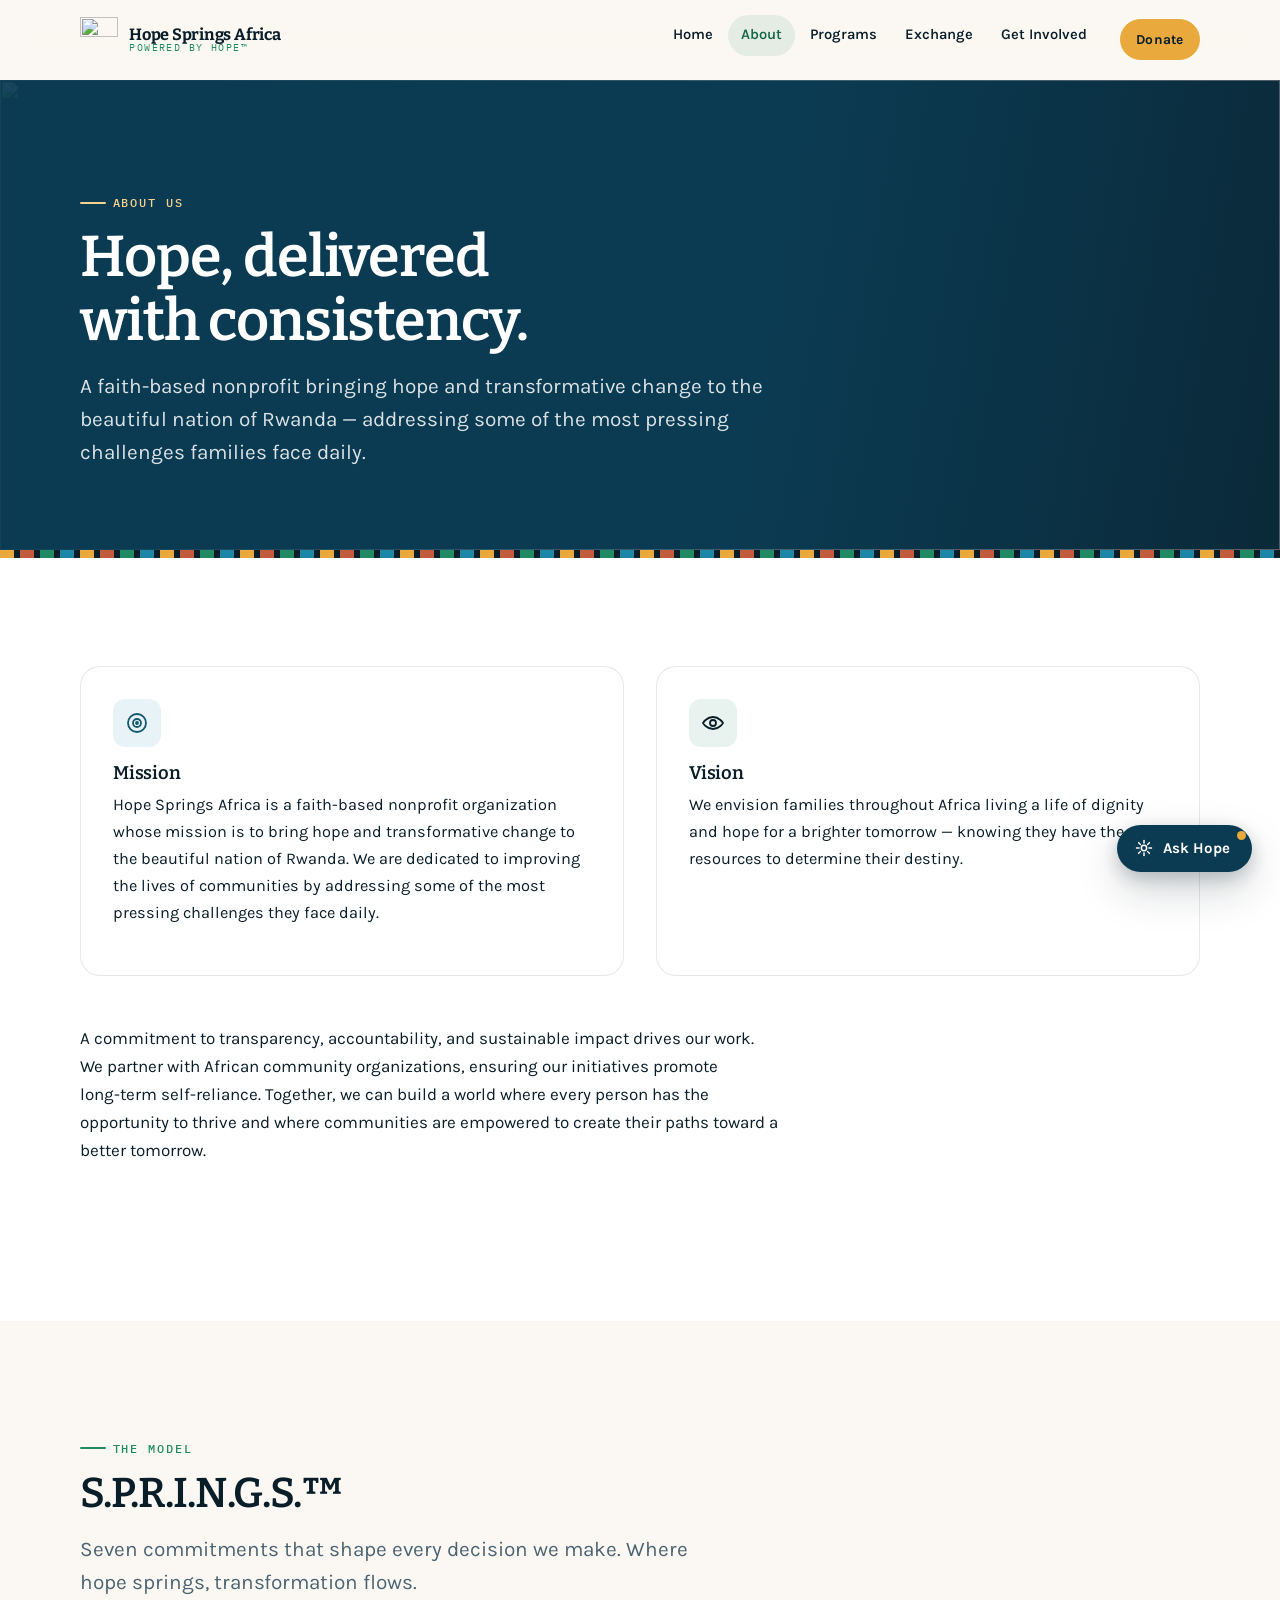
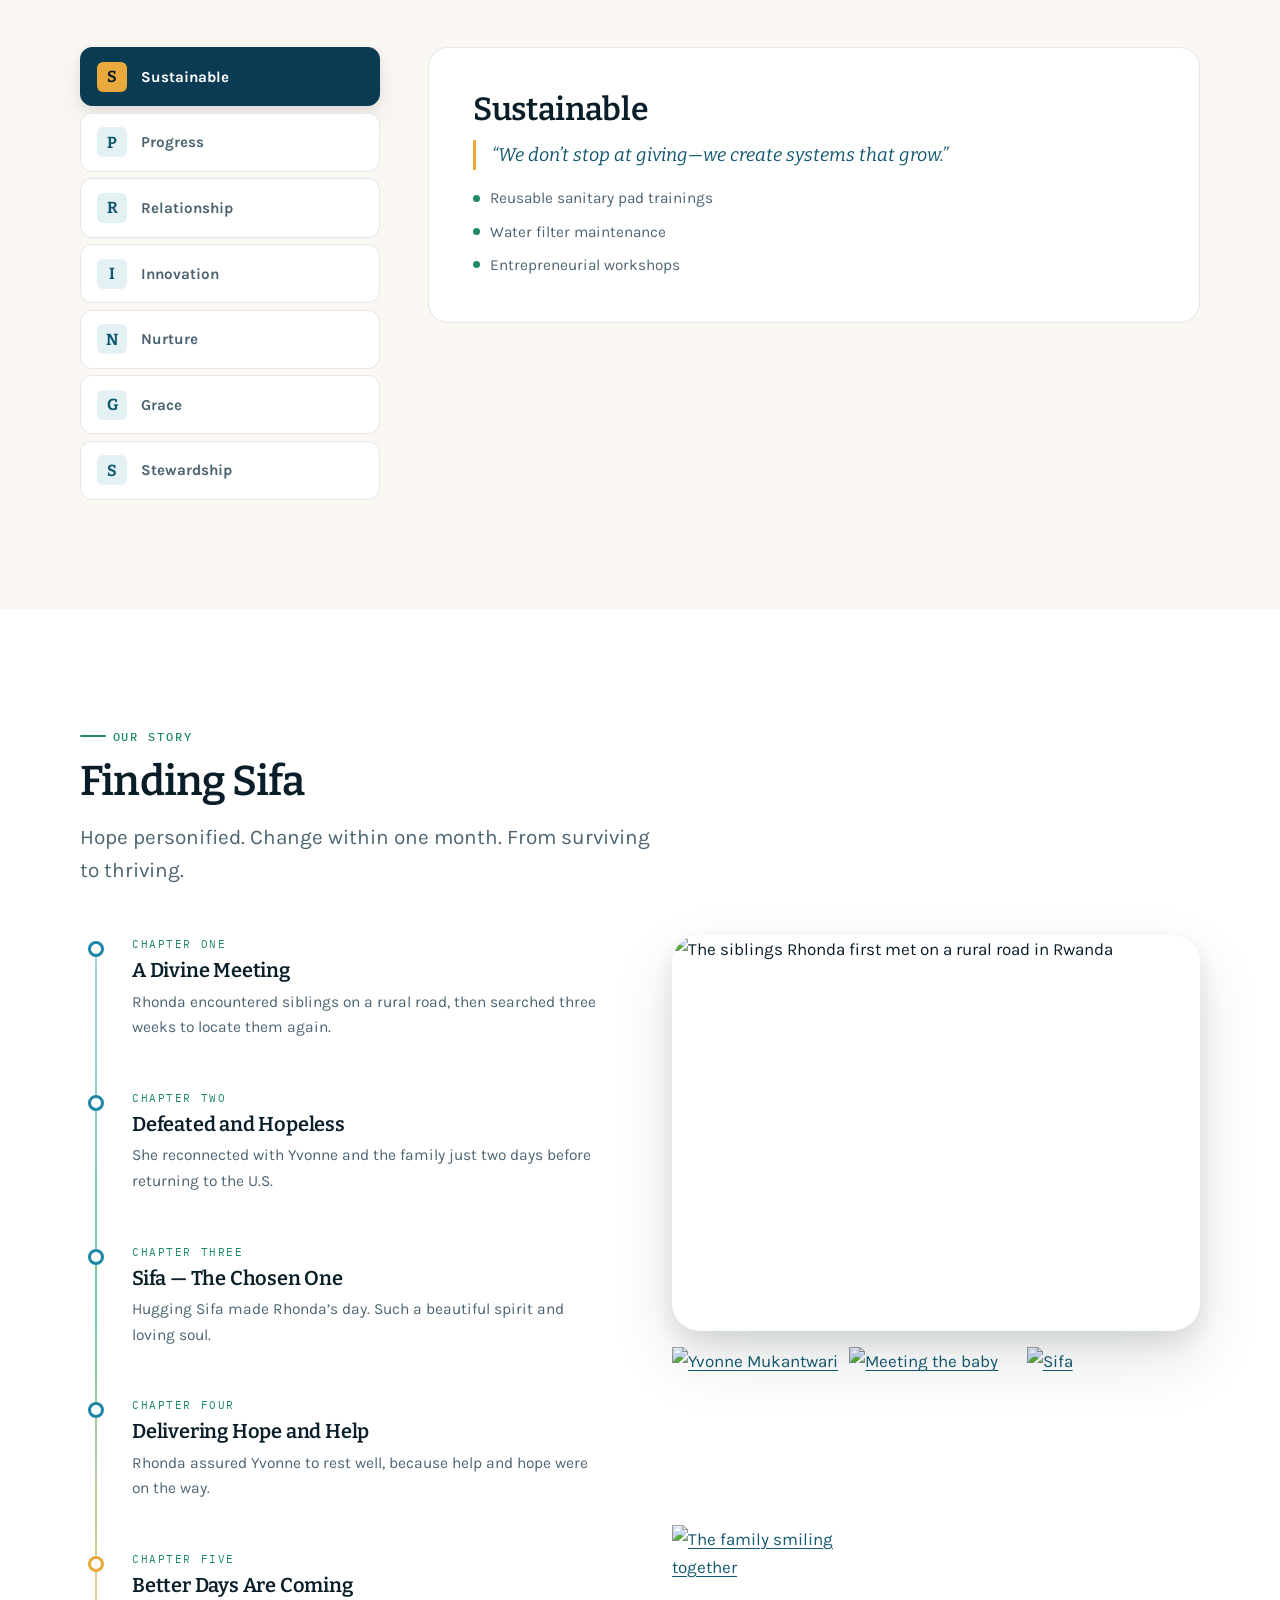
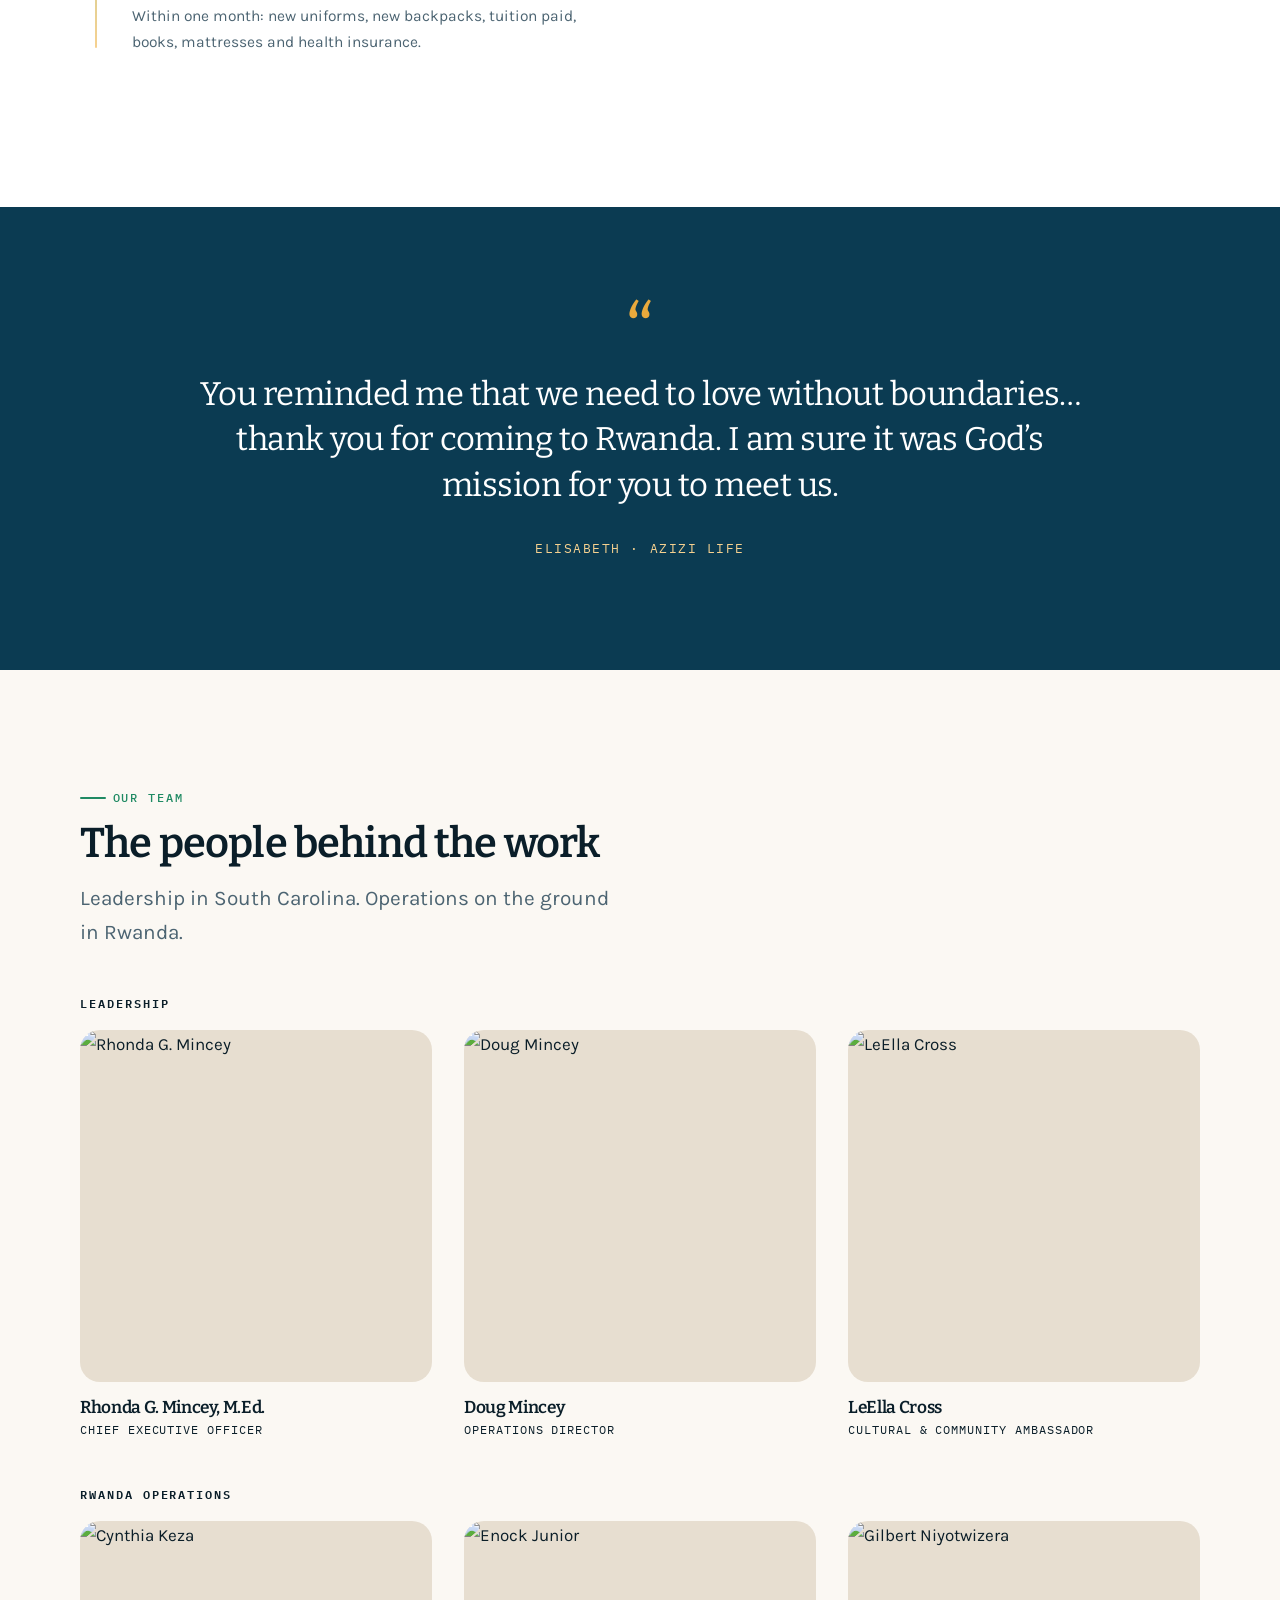
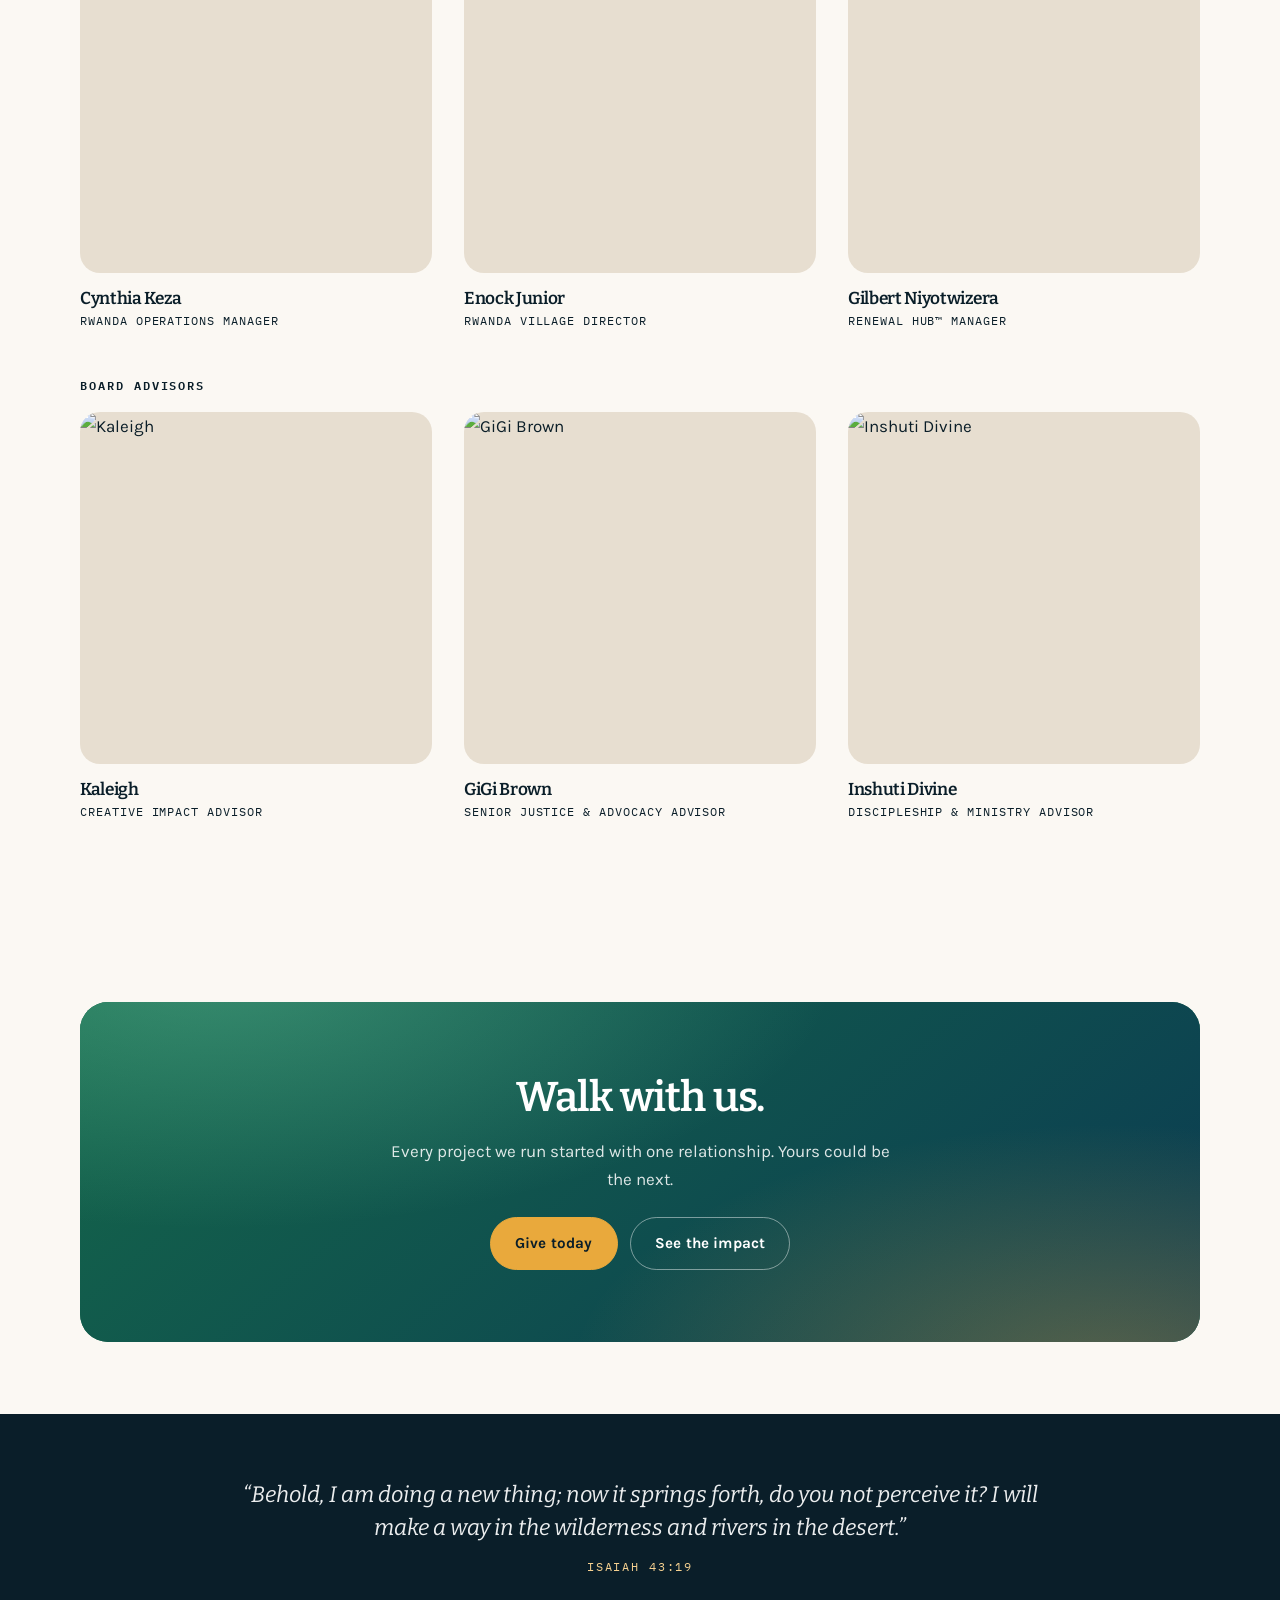
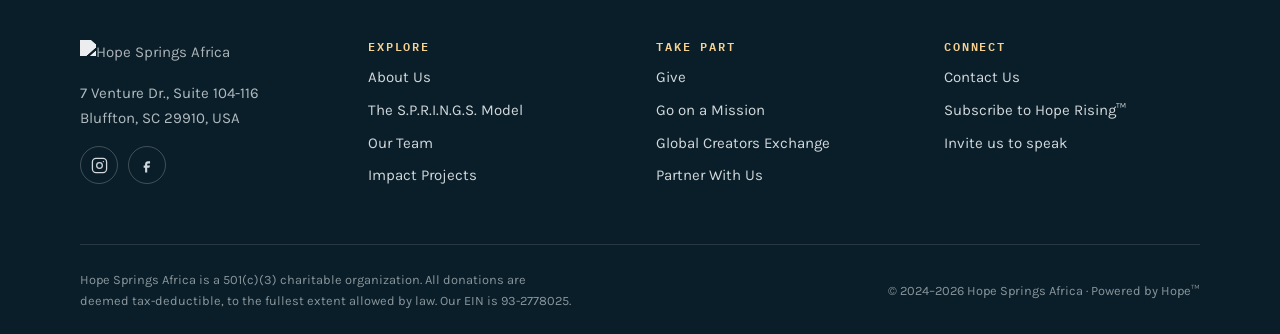
==== commit cba50b10: "Add "Ask Hope" site assistant A chat widget on all five pages that answers from a curated knowledge " ====
--- a/about.html
+++ b/about.html
@@ -10,6 +10,7 @@
 <link href="https://fonts.googleapis.com/css2?family=Bitter:ital,wght@0,400;0,600;0,700;1,400&family=Karla:wght@400;500;600;700&family=IBM+Plex+Mono:wght@400;500;600&display=swap" rel="stylesheet">
 <link rel="stylesheet" href="assets/vendor/aos.css">
 <link rel="stylesheet" href="assets/css/main.css">
+<link rel="stylesheet" href="assets/css/assistant.css">
 </head>
 <body>
 
@@ -415,5 +416,6 @@
 
 <script src="assets/vendor/aos.js"></script>
 <script src="assets/js/main.js"></script>
+<script src="assets/js/assistant.js"></script>
 </body>
 </html>
--- a/assets/css/assistant.css
+++ b/assets/css/assistant.css
@@ -0,0 +1,382 @@
+/* ==========================================================================
+   "Ask Hope" — site assistant
+   --------------------------------------------------------------------------
+   Uses the design tokens defined in main.css, so it inherits the rebrand
+   palette and type automatically. Load this AFTER main.css.
+   ========================================================================== */
+
+.hopebot {
+  --bot-w: 396px;
+  --bot-radius: 20px;
+  position: fixed;
+  right: clamp(1rem, 3vw, 1.75rem);
+  bottom: clamp(1rem, 3vw, 1.75rem);
+  z-index: 120;
+  font-family: var(--font-body);
+}
+
+/* --------------------------------------------------------------------------
+   Launcher
+   -------------------------------------------------------------------------- */
+.hopebot__launch {
+  display: inline-flex;
+  align-items: center;
+  gap: 0.6rem;
+  padding: 0.85rem 1.35rem 0.85rem 1.05rem;
+  border: 0;
+  border-radius: var(--r-pill);
+  background: var(--blue-900);
+  color: #fff;
+  font-family: var(--font-body);
+  font-size: 0.94rem;
+  font-weight: 700;
+  cursor: pointer;
+  box-shadow: 0 6px 18px rgba(10, 30, 41, 0.22), 0 18px 44px rgba(10, 30, 41, 0.18);
+  transition: transform 0.25s var(--ease), box-shadow 0.25s var(--ease),
+              background-color 0.25s var(--ease), opacity 0.2s var(--ease);
+}
+.hopebot__launch:hover {
+  background: var(--spring-700);
+  transform: translateY(-2px);
+  box-shadow: 0 10px 24px rgba(10, 30, 41, 0.26), 0 24px 56px rgba(10, 30, 41, 0.22);
+}
+.hopebot__launch:active { transform: translateY(0); }
+.hopebot__launch svg { width: 20px; height: 20px; flex: none; }
+
+.hopebot__pulse {
+  position: absolute;
+  top: 6px;
+  right: 6px;
+  width: 9px;
+  height: 9px;
+  border-radius: 50%;
+  background: var(--gold-500);
+  box-shadow: 0 0 0 0 rgba(233, 169, 60, 0.7);
+  animation: hopebotPulse 2.6s var(--ease) infinite;
+}
+@keyframes hopebotPulse {
+  0%   { box-shadow: 0 0 0 0 rgba(233, 169, 60, 0.65); }
+  70%  { box-shadow: 0 0 0 11px rgba(233, 169, 60, 0); }
+  100% { box-shadow: 0 0 0 0 rgba(233, 169, 60, 0); }
+}
+
+.hopebot.is-open .hopebot__launch {
+  opacity: 0;
+  pointer-events: none;
+  transform: scale(0.9);
+}
+
+/* --------------------------------------------------------------------------
+   Panel
+   -------------------------------------------------------------------------- */
+.hopebot__panel {
+  position: absolute;
+  right: 0;
+  bottom: 0;
+  width: var(--bot-w);
+  max-width: calc(100vw - 2rem);
+  height: min(620px, calc(100dvh - 6rem));
+  display: flex;
+  flex-direction: column;
+  overflow: hidden;
+  background: var(--sand-50);
+  border: 1px solid var(--border);
+  border-radius: var(--bot-radius);
+  box-shadow: 0 12px 32px rgba(10, 30, 41, 0.18), 0 40px 90px rgba(10, 30, 41, 0.24);
+  opacity: 0;
+  visibility: hidden;
+  transform: translateY(14px) scale(0.98);
+  transform-origin: bottom right;
+  transition: opacity 0.28s var(--ease), transform 0.32s var(--ease), visibility 0.32s;
+}
+.hopebot.is-open .hopebot__panel {
+  opacity: 1;
+  visibility: visible;
+  transform: none;
+}
+
+/* Header */
+.hopebot__head {
+  display: flex;
+  align-items: center;
+  gap: 0.75rem;
+  padding: 0.95rem 1rem;
+  background: var(--blue-900);
+  color: #fff;
+  flex: none;
+}
+.hopebot__avatar {
+  width: 38px;
+  height: 38px;
+  flex: none;
+  display: grid;
+  place-items: center;
+  border-radius: 50%;
+  background: rgba(255, 255, 255, 0.12);
+  border: 1px solid rgba(255, 255, 255, 0.22);
+}
+.hopebot__avatar svg { width: 19px; height: 19px; }
+.hopebot__id { flex: 1; min-width: 0; line-height: 1.25; }
+.hopebot__name {
+  display: block;
+  font-family: var(--font-display);
+  font-weight: 700;
+  font-size: 1rem;
+  letter-spacing: -0.01em;
+}
+.hopebot__status {
+  display: flex;
+  align-items: center;
+  gap: 0.35rem;
+  font-family: var(--font-mono);
+  font-size: 0.62rem;
+  letter-spacing: 0.12em;
+  text-transform: uppercase;
+  color: var(--gold-300);
+}
+.hopebot__status::before {
+  content: "";
+  width: 6px;
+  height: 6px;
+  border-radius: 50%;
+  background: var(--spring-300);
+  flex: none;
+}
+.hopebot__close {
+  width: 34px;
+  height: 34px;
+  flex: none;
+  display: grid;
+  place-items: center;
+  border: 1px solid rgba(255, 255, 255, 0.24);
+  border-radius: 50%;
+  background: transparent;
+  color: #fff;
+  cursor: pointer;
+  transition: background-color 0.2s var(--ease), transform 0.2s var(--ease);
+}
+.hopebot__close:hover { background: rgba(255, 255, 255, 0.14); transform: rotate(90deg); }
+.hopebot__close svg { width: 15px; height: 15px; }
+
+/* Message log */
+.hopebot__log {
+  flex: 1;
+  min-height: 0;
+  overflow-y: auto;
+  overscroll-behavior: contain;
+  padding: 1.1rem 1rem 0.5rem;
+  display: flex;
+  flex-direction: column;
+  gap: 0.7rem;
+  scrollbar-width: thin;
+}
+.hopebot__log::-webkit-scrollbar { width: 8px; }
+.hopebot__log::-webkit-scrollbar-thumb {
+  background: var(--sand-300);
+  border-radius: 8px;
+  border: 2px solid var(--sand-50);
+}
+
+.hopebot__msg {
+  max-width: 88%;
+  padding: 0.7rem 0.9rem;
+  border-radius: 14px;
+  font-size: 0.93rem;
+  line-height: 1.55;
+  animation: hopebotIn 0.32s var(--ease) both;
+}
+@keyframes hopebotIn {
+  from { opacity: 0; transform: translateY(8px); }
+  to   { opacity: 1; transform: none; }
+}
+.hopebot__msg p { margin: 0 0 0.6rem; }
+.hopebot__msg p:last-child { margin-bottom: 0; }
+.hopebot__msg strong { font-weight: 700; }
+.hopebot__msg ul {
+  margin: 0.3rem 0 0.6rem;
+  padding-left: 1.05rem;
+}
+.hopebot__msg li { margin-bottom: 0.25rem; }
+
+.hopebot__msg--bot {
+  align-self: flex-start;
+  background: #fff;
+  border: 1px solid var(--border);
+  border-bottom-left-radius: 5px;
+  color: var(--text);
+}
+.hopebot__msg--user {
+  align-self: flex-end;
+  background: var(--blue-900);
+  border-bottom-right-radius: 5px;
+  color: #fff;
+}
+
+/* Inline source links inside an answer */
+.hopebot__links {
+  display: flex;
+  flex-wrap: wrap;
+  gap: 0.4rem;
+  margin-top: 0.65rem;
+  padding-top: 0.65rem;
+  border-top: 1px solid var(--border);
+}
+.hopebot__links a {
+  display: inline-flex;
+  align-items: center;
+  gap: 0.3rem;
+  padding: 0.32rem 0.7rem;
+  border-radius: var(--r-pill);
+  background: rgba(28, 135, 166, 0.09);
+  color: var(--blue-700);
+  font-size: 0.79rem;
+  font-weight: 700;
+  text-decoration: none;
+  transition: background-color 0.2s var(--ease), color 0.2s var(--ease);
+}
+.hopebot__links a::after { content: "→"; font-weight: 400; }
+.hopebot__links a:hover { background: var(--blue-900); color: #fff; }
+
+/* Typing indicator */
+.hopebot__typing {
+  align-self: flex-start;
+  display: inline-flex;
+  gap: 4px;
+  padding: 0.85rem 0.95rem;
+  background: #fff;
+  border: 1px solid var(--border);
+  border-radius: 14px;
+  border-bottom-left-radius: 5px;
+}
+.hopebot__typing span {
+  width: 6px;
+  height: 6px;
+  border-radius: 50%;
+  background: var(--sand-300);
+  animation: hopebotDot 1.3s var(--ease) infinite;
+}
+.hopebot__typing span:nth-child(2) { animation-delay: 0.16s; }
+.hopebot__typing span:nth-child(3) { animation-delay: 0.32s; }
+@keyframes hopebotDot {
+  0%, 60%, 100% { opacity: 0.35; transform: translateY(0); }
+  30%           { opacity: 1;    transform: translateY(-4px); }
+}
+
+/* Suggestion chips */
+.hopebot__chips {
+  display: flex;
+  flex-wrap: wrap;
+  gap: 0.4rem;
+  padding: 0.25rem 1rem 0.75rem;
+  flex: none;
+}
+.hopebot__chip {
+  padding: 0.42rem 0.85rem;
+  border: 1px solid var(--border-strong);
+  border-radius: var(--r-pill);
+  background: transparent;
+  color: var(--text);
+  font-family: var(--font-body);
+  font-size: 0.8rem;
+  font-weight: 600;
+  cursor: pointer;
+  transition: background-color 0.2s var(--ease), color 0.2s var(--ease),
+              border-color 0.2s var(--ease), transform 0.2s var(--ease);
+}
+.hopebot__chip:hover {
+  background: var(--spring-500);
+  border-color: var(--spring-500);
+  color: #fff;
+  transform: translateY(-1px);
+}
+
+/* Composer */
+.hopebot__form {
+  display: flex;
+  align-items: flex-end;
+  gap: 0.5rem;
+  padding: 0.75rem 0.85rem;
+  border-top: 1px solid var(--border);
+  background: #fff;
+  flex: none;
+}
+.hopebot__input {
+  flex: 1;
+  min-width: 0;
+  resize: none;
+  max-height: 110px;
+  padding: 0.62rem 0.85rem;
+  border: 1.5px solid var(--border-strong);
+  border-radius: 14px;
+  background: var(--sand-50);
+  color: var(--text);
+  font-family: var(--font-body);
+  font-size: 0.92rem;
+  line-height: 1.45;
+  transition: border-color 0.2s var(--ease), box-shadow 0.2s var(--ease);
+}
+.hopebot__input:focus {
+  outline: none;
+  border-color: var(--blue-500);
+  box-shadow: 0 0 0 3px rgba(28, 135, 166, 0.14);
+}
+.hopebot__send {
+  width: 42px;
+  height: 42px;
+  flex: none;
+  display: grid;
+  place-items: center;
+  border: 0;
+  border-radius: 50%;
+  background: var(--gold-500);
+  color: var(--ink);
+  cursor: pointer;
+  transition: background-color 0.2s var(--ease), transform 0.2s var(--ease);
+}
+.hopebot__send:hover { background: var(--spring-500); color: #fff; transform: scale(1.05); }
+.hopebot__send:disabled { opacity: 0.45; cursor: not-allowed; transform: none; }
+.hopebot__send svg { width: 18px; height: 18px; }
+
+/* Disclosure line — this is a scripted guide, not a language model */
+.hopebot__foot {
+  padding: 0 1rem 0.7rem;
+  margin: 0;
+  font-size: 0.68rem;
+  line-height: 1.4;
+  color: var(--text-muted);
+  text-align: center;
+  background: #fff;
+  flex: none;
+}
+.hopebot__foot a { color: var(--blue-700); }
+
+/* --------------------------------------------------------------------------
+   Phone layout — full-screen sheet
+   -------------------------------------------------------------------------- */
+@media (max-width: 560px) {
+  .hopebot { right: 0; bottom: 0; left: 0; }
+  .hopebot__launch {
+    position: absolute;
+    right: 1rem;
+    bottom: 1rem;
+  }
+  .hopebot__panel {
+    position: fixed;
+    inset: 0;
+    width: 100%;
+    max-width: none;
+    height: 100dvh;
+    border-radius: 0;
+    border: 0;
+    transform: translateY(100%);
+  }
+  .hopebot__msg { max-width: 92%; }
+}
+
+@media (prefers-reduced-motion: reduce) {
+  .hopebot__panel,
+  .hopebot__launch,
+  .hopebot__msg { transition-duration: 0.001ms; animation: none; }
+  .hopebot__pulse,
+  .hopebot__typing span { animation: none; }
+}
